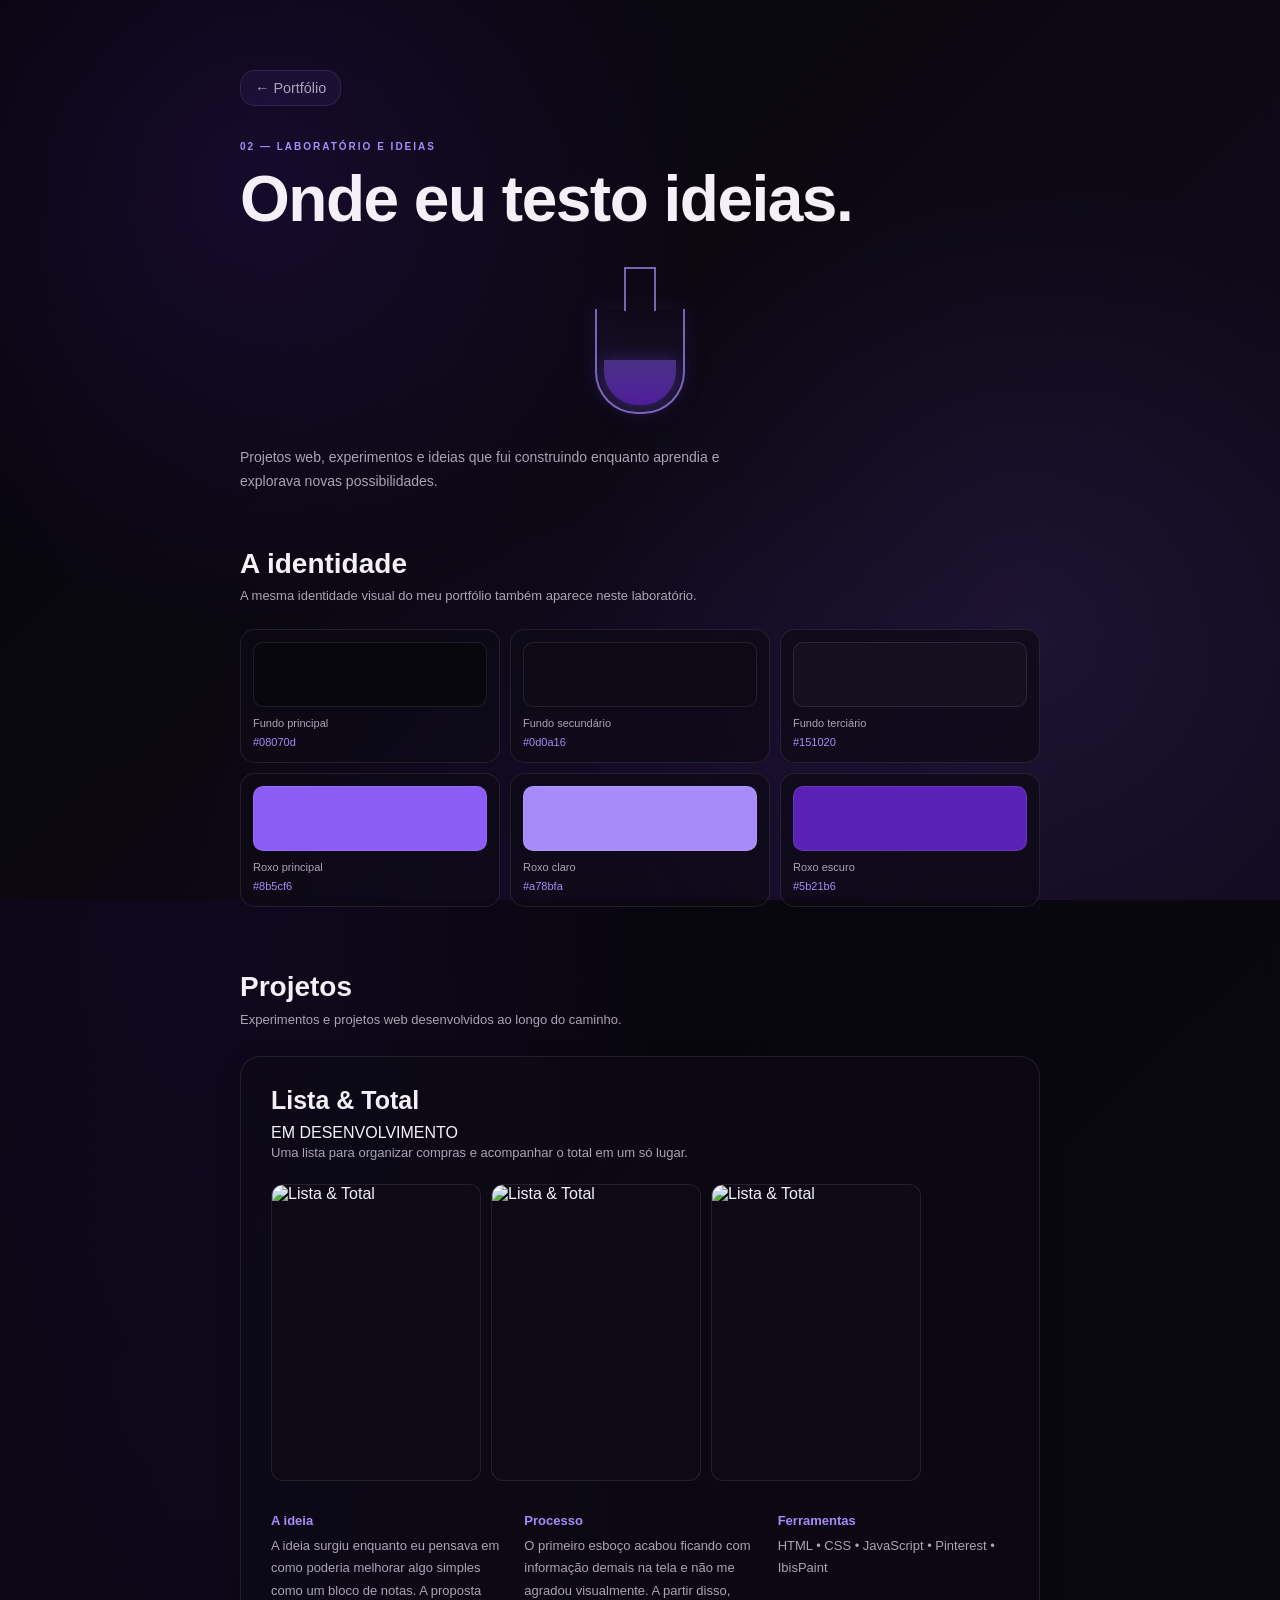
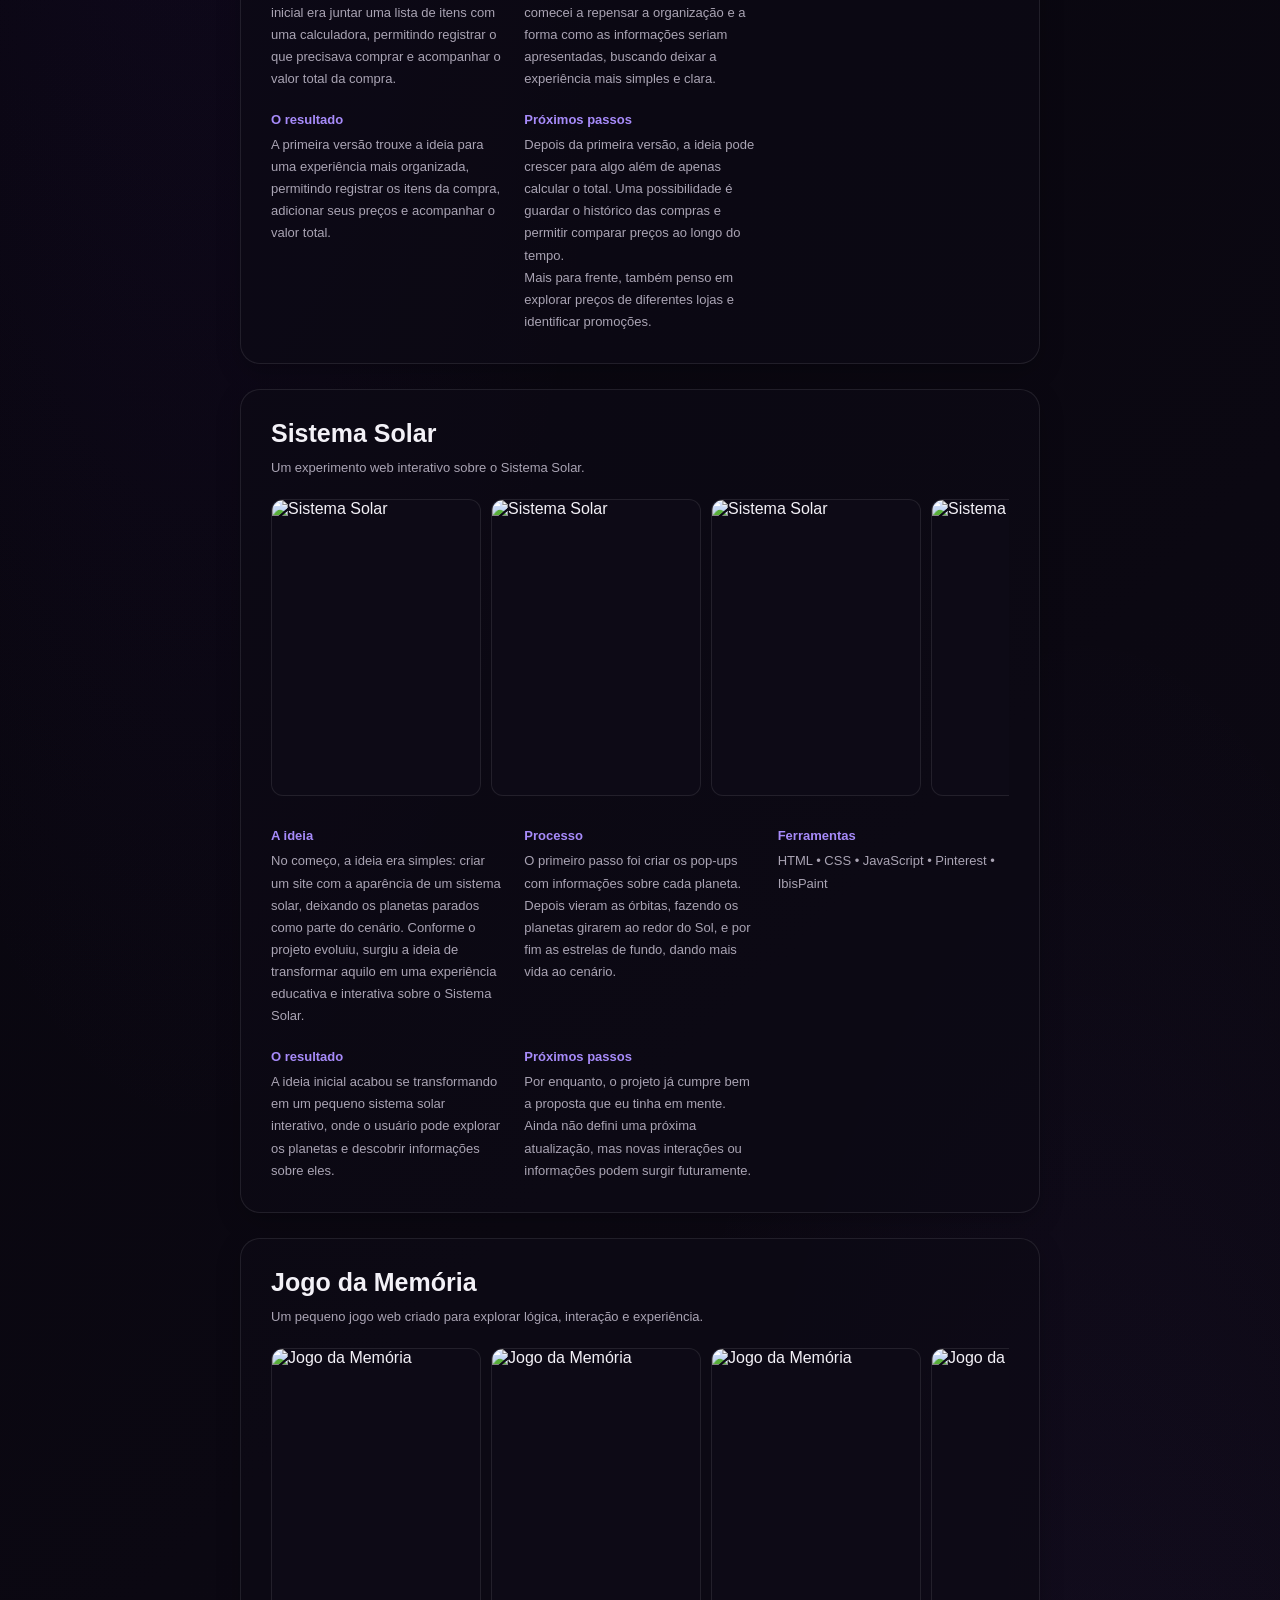
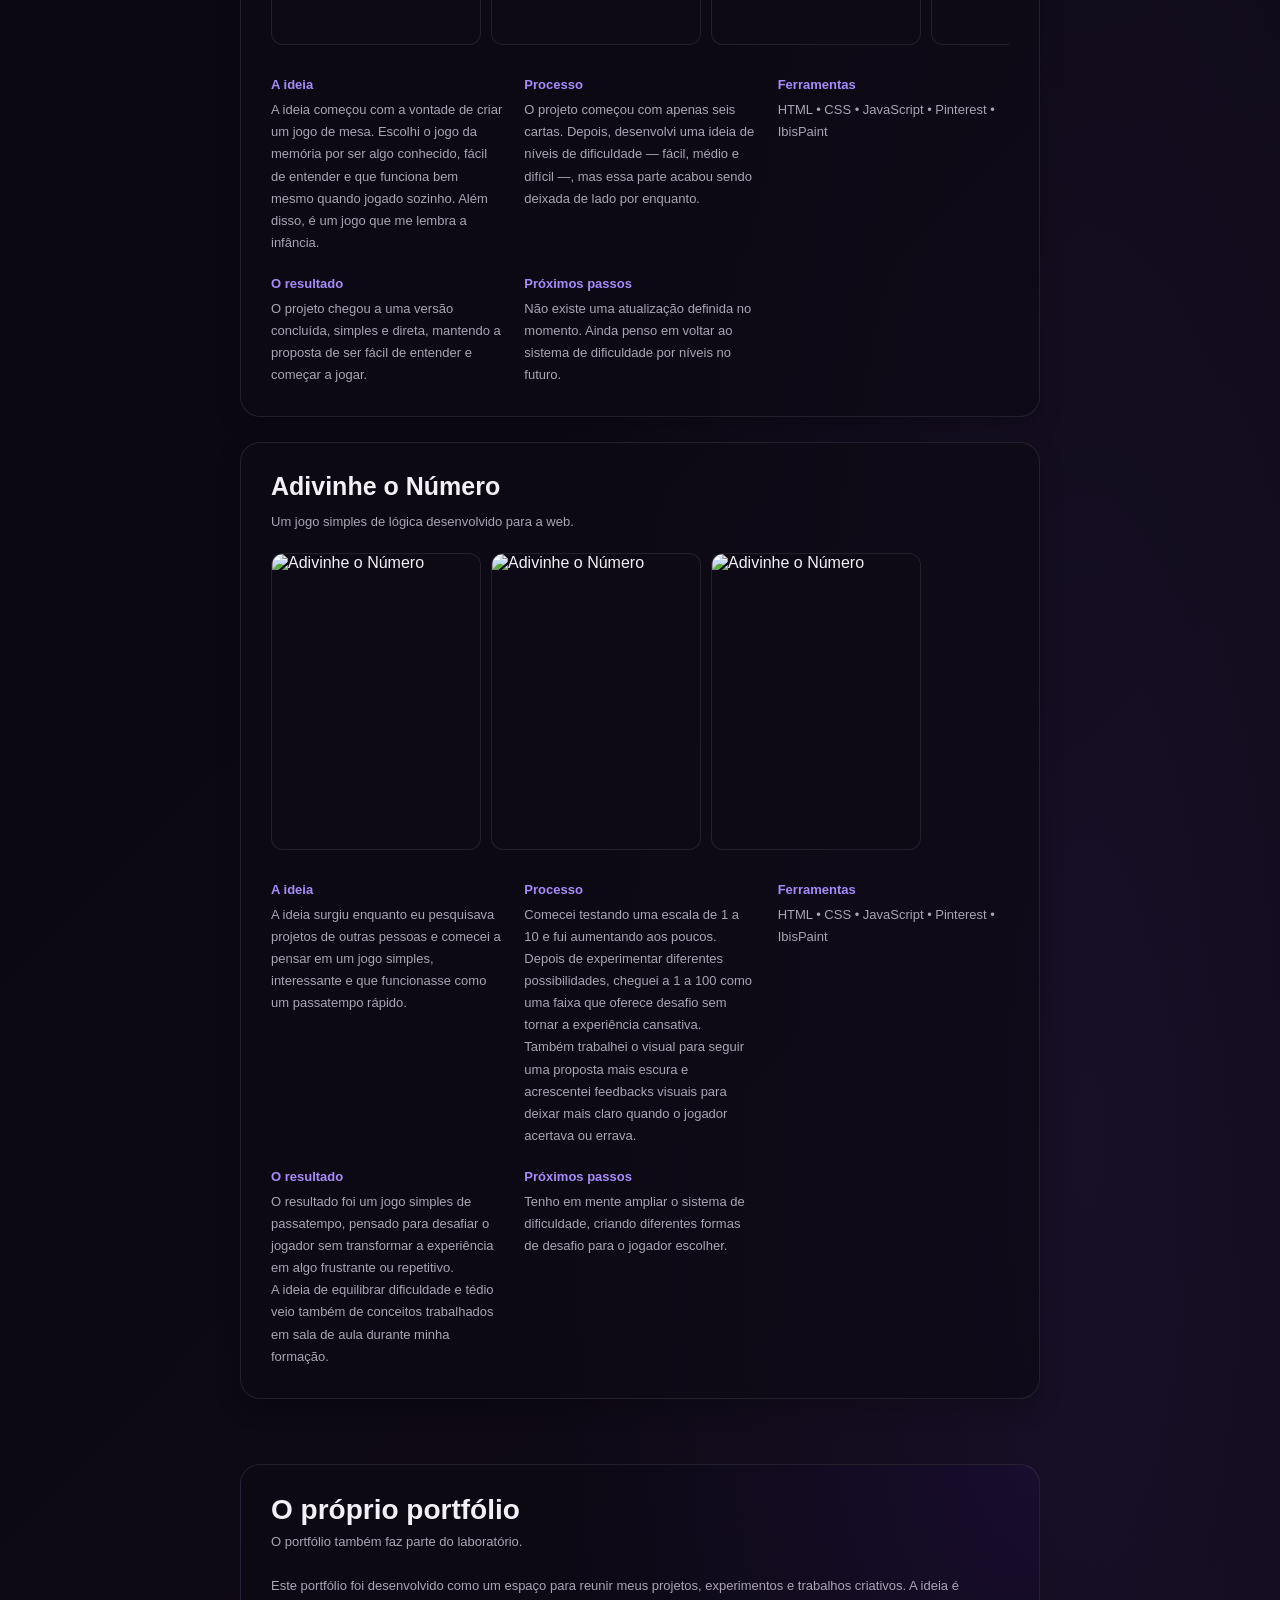
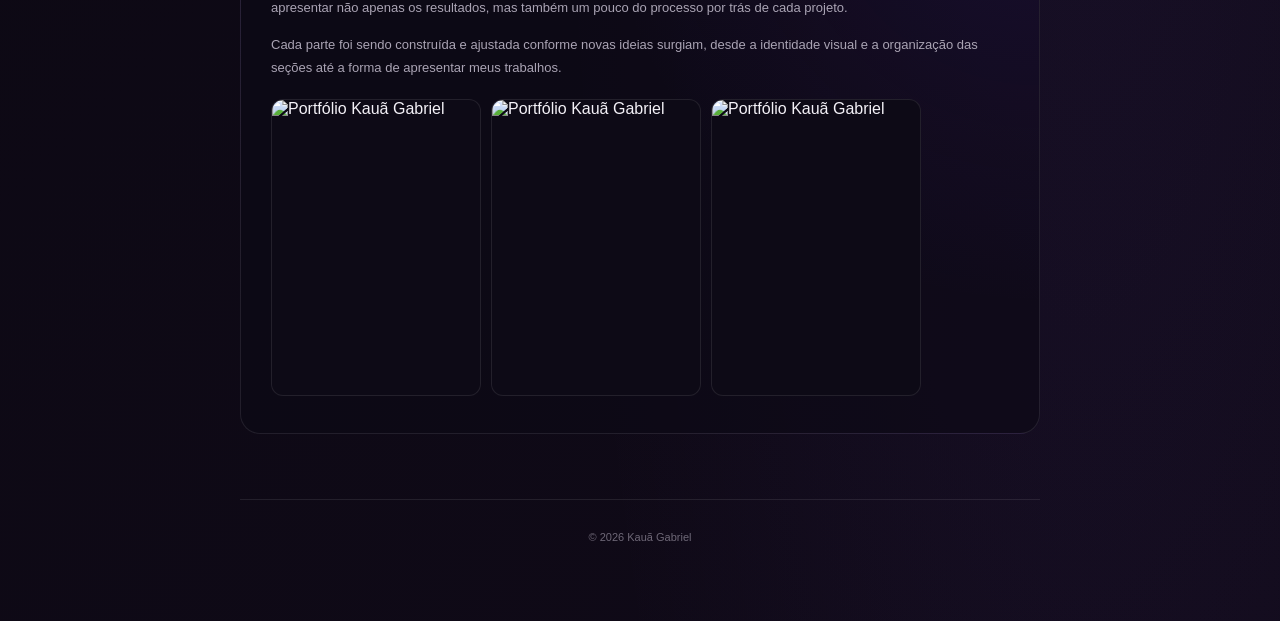
==== Labs/labs.html @ c306371e "Add files via upload" ====
<!DOCTYPE html>
<html lang="pt-br">

<head>
    <meta charset="UTF-8">
    <meta name="viewport" content="width=device-width, initial-scale=1.0">
    
    <title>Labs — Kauã Gabriel</title>
    
    <link rel="stylesheet" href="labs.css">
</head>

<body>
    
    <main class="labs-container">
        
        
        <!-- =====================================================
             CABEÇALHO
             ===================================================== -->
        
        <header class="labs-header">
            
            <a href="../index.html" class="labs-voltar">
                ← Portfólio
            </a>
            
            
            <span class="mini-titulo">
                02 — LABORATÓRIO E IDEIAS
            </span>
            
            
            <h1>
                Onde eu testo ideias.
            </h1>
            
            
            <div class="lab-preview-content">
                
                <div class="lab-illustration">
                    
                    <div class="flask">
                        
                        <div class="flask-neck"></div>
                        
                        <div class="liquid">
                            <span></span>
                            <span></span>
                            <span></span>
                        </div>
                        
                    </div>
                    
                    <div class="bubble bubble-1"></div>
                    <div class="bubble bubble-2"></div>
                    <div class="bubble bubble-3"></div>
                    
                </div>
                
            </div>
            
            
            <p>
                Projetos web, experimentos e ideias que fui
                construindo enquanto aprendia e explorava
                novas possibilidades.
            </p>
            
        </header>
        
        
        <!-- =====================================================
             IDENTIDADE
             ===================================================== -->
        
        <section class="labs-section">
            
            <div class="secao-titulo">
                
                <h2>
                    A identidade
                </h2>
                
                <p>
                    A mesma identidade visual do meu portfólio
                    também aparece neste laboratório.
                </p>
                
            </div>
            
            
            <div class="paleta">
                
                <div class="cor-item">
                    <div class="cor cor-fundo"></div>
                    <span>Fundo principal</span>
                    <strong>#08070d</strong>
                </div>
                
                
                <div class="cor-item">
                    <div class="cor cor-fundo-2"></div>
                    <span>Fundo secundário</span>
                    <strong>#0d0a16</strong>
                </div>
                
                
                <div class="cor-item">
                    <div class="cor cor-fundo-3"></div>
                    <span>Fundo terciário</span>
                    <strong>#151020</strong>
                </div>
                
                
                <div class="cor-item">
                    <div class="cor cor-roxo"></div>
                    <span>Roxo principal</span>
                    <strong>#8b5cf6</strong>
                </div>
                
                
                <div class="cor-item">
                    <div class="cor cor-roxo-claro"></div>
                    <span>Roxo claro</span>
                    <strong>#a78bfa</strong>
                </div>
                
                
                <div class="cor-item">
                    <div class="cor cor-roxo-escuro"></div>
                    <span>Roxo escuro</span>
                    <strong>#5b21b6</strong>
                </div>
                
            </div>
            
        </section>
        
        
        <!-- =====================================================
             PROJETOS
             ===================================================== -->
        
        <section class="labs-section projetos-section">
            
            
            <div class="secao-titulo">
                
                <h2>
                    Projetos
                </h2>
                
                <p>
                    Experimentos e projetos web desenvolvidos
                    ao longo do caminho.
                </p>
                
            </div>
            
            
            <!-- =================================================
                 LISTA & TOTAL
                 ================================================= -->
            
            <article class="lab-project">
                
                <h3>
                    Lista &amp; Total
                </h3>
                
                
                <span class="project-status">
                    EM DESENVOLVIMENTO
                </span>
                
                
                <p class="project-intro">
                    Uma lista para organizar compras e acompanhar
                    o total em um só lugar.
                </p>
                
                
                <div class="project-gallery">
                    
                    <img src="Imglabs/ListaTotal01.png" alt="Lista & Total">
                    
                    <img src="Imglabs/ListaTotal02.png" alt="Lista & Total">
                    
                    <img src="Imglabs/ListaTotal03.jpg" alt="Lista & Total">
                    
                </div>
                
                
                <div class="project-info">
                    
                    <div>
                        <h4>
                            A ideia
                        </h4>
                        
                        <p>
                            A ideia surgiu enquanto eu pensava em como
                            poderia melhorar algo simples como um bloco
                            de notas. A proposta inicial era juntar uma
                            lista de itens com uma calculadora, permitindo
                            registrar o que precisava comprar e acompanhar
                            o valor total da compra.
                        </p>
                    </div>
                    
                    
                    <div>
                        <h4>
                            Processo
                        </h4>
                        
                        <p>
                            O primeiro esboço acabou ficando com informação
                            demais na tela e não me agradou visualmente.
                            A partir disso, comecei a repensar a organização
                            e a forma como as informações seriam apresentadas,
                            buscando deixar a experiência mais simples e clara.
                        </p>
                    </div>
                    
                    
                    <div>
                        <h4>
                            Ferramentas
                        </h4>
                        <p>
                            HTML • CSS • JavaScript • Pinterest • IbisPaint
                        </p>
                    </div>
                    
                    
                    <div>
                        <h4>
                            O resultado
                        </h4>
                        
                        <p>
                            A primeira versão trouxe a ideia para uma
                            experiência mais organizada, permitindo registrar
                            os itens da compra, adicionar seus preços e
                            acompanhar o valor total.
                        </p>
                    </div>
                    
                    
                    <div>
                        <h4>
                            Próximos passos
                        </h4>
                        
                        <p>
                            Depois da primeira versão, a ideia pode crescer
                            para algo além de apenas calcular o total.
                            Uma possibilidade é guardar o histórico das
                            compras e permitir comparar preços ao longo do tempo.
                        </p>
                        
                        <p>
                            Mais para frente, também penso em explorar preços
                            de diferentes lojas e identificar promoções.
                        </p>
                        
                    </div>
                    
                </div>
                
            </article>
            
            
            <!-- =================================================
                 SISTEMA SOLAR
                 ================================================= -->
            
            <article class="lab-project">
                
                <h3>
                    Sistema Solar
                </h3>
                
                
                <p class="project-intro">
                    Um experimento web interativo sobre
                    o Sistema Solar.
                </p>
                
                
                <div class="project-gallery">
                    
                    <img src="Imglabs/SistemaSolar01.png" alt="Sistema Solar">
                    
                    <img src="Imglabs/SistemaSolar02.png" alt="Sistema Solar">
                    
                    <img src="Imglabs/SistemaSolar03.jpg" alt="Sistema Solar">
                    
                    <img src="Imglabs/SistemaSolar04.jpg" alt="Sistema Solar">
                    
                </div>
                
                
                <div class="project-info">
                    
                    <div>
                        <h4>
                            A ideia
                        </h4>
                        
                        <p>
                            No começo, a ideia era simples: criar um site
                            com a aparência de um sistema solar, deixando
                            os planetas parados como parte do cenário.
                            Conforme o projeto evoluiu, surgiu a ideia de
                            transformar aquilo em uma experiência educativa
                            e interativa sobre o Sistema Solar.
                        </p>
                    </div>
                    
                    
                    <div>
                        <h4>
                            Processo
                        </h4>
                        
                        <p>
                            O primeiro passo foi criar os pop-ups com
                            informações sobre cada planeta. Depois vieram
                            as órbitas, fazendo os planetas girarem ao redor
                            do Sol, e por fim as estrelas de fundo, dando
                            mais vida ao cenário.
                        </p>
                    </div>
                    
                    
                    <div>
                        <h4>
                            Ferramentas
                        </h4>
                        
                        <p>
                            HTML • CSS • JavaScript • Pinterest • IbisPaint
                        </p>
                    </div>
                    
                    
                    <div>
                        <h4>
                            O resultado
                        </h4>
                        
                        <p>
                            A ideia inicial acabou se transformando em um
                            pequeno sistema solar interativo, onde o usuário
                            pode explorar os planetas e descobrir informações
                            sobre eles.
                        </p>
                    </div>
                    
                    
                    <div>
                        <h4>
                            Próximos passos
                        </h4>
                        
                        <p>
                            Por enquanto, o projeto já cumpre bem a proposta
                            que eu tinha em mente. Ainda não defini uma próxima
                            atualização, mas novas interações ou informações
                            podem surgir futuramente.
                        </p>
                    </div>
                    
                </div>
                
            </article>
            
            
            <!-- =================================================
                 JOGO DA MEMÓRIA
                 ================================================= -->
            
            <article class="lab-project">
                
                <h3>
                    Jogo da Memória
                </h3>
                
                
                <p class="project-intro">
                    Um pequeno jogo web criado para explorar
                    lógica, interação e experiência.
                </p>
                
                
                <div class="project-gallery">
                    
                    <img src="Imglabs/Memoria01.png" alt="Jogo da Memória">
                    
                    <img src="Imglabs/Memoria02.png" alt="Jogo da Memória">
                    
                    <img src="Imglabs/Memoria03.jpg" alt="Jogo da Memória">
                    
                    <img src="Imglabs/Memoria04.png" alt="Jogo da Memória">
                    
                </div>
                
                
                <div class="project-info">
                    
                    <div>
                        <h4>
                            A ideia
                        </h4>
                        
                        <p>
                            A ideia começou com a vontade de criar um jogo
                            de mesa. Escolhi o jogo da memória por ser algo
                            conhecido, fácil de entender e que funciona bem
                            mesmo quando jogado sozinho. Além disso, é um jogo
                            que me lembra a infância.
                        </p>
                    </div>
                    
                    
                    <div>
                        <h4>
                            Processo
                        </h4>
                        
                        <p>
                            O projeto começou com apenas seis cartas.
                            Depois, desenvolvi uma ideia de níveis de
                            dificuldade — fácil, médio e difícil —,
                            mas essa parte acabou sendo deixada de lado
                            por enquanto.
                        </p>
                    </div>
                    
                    
                    <div>
                        <h4>
                            Ferramentas
                        </h4>
                        
                        <p>
                            HTML • CSS • JavaScript • Pinterest • IbisPaint
                        </p>
                    </div>
                    
                    
                    <div>
                        <h4>
                            O resultado
                        </h4>
                        
                        <p>
                            O projeto chegou a uma versão concluída,
                            simples e direta, mantendo a proposta de ser
                            fácil de entender e começar a jogar.
                        </p>
                    </div>
                    
                    
                    <div>
                        <h4>
                            Próximos passos
                        </h4>
                        
                        <p>
                            Não existe uma atualização definida no momento.
                            Ainda penso em voltar ao sistema de dificuldade
                            por níveis no futuro.
                        </p>
                    </div>
                    
                </div>
                
            </article>
            
            
            <!-- =================================================
                 ADIVINHE O NÚMERO
                 ================================================= -->
            
            <article class="lab-project">
                
                <h3>
                    Adivinhe o Número
                </h3>
                
                
                <p class="project-intro">
                    Um jogo simples de lógica desenvolvido
                    para a web.
                </p>
                
                
                <div class="project-gallery">
                    
                    <img src="Imglabs/AdivinhaONumero01.png" alt="Adivinhe o Número">
                    
                    <img src="Imglabs/AdivinhaONumero02.png" alt="Adivinhe o Número">
                    
                    <img src="Imglabs/AdivinhaONumero03.jpg" alt="Adivinhe o Número">
                    
                </div>
                
                
                <div class="project-info">
                    
                    <div>
                        <h4>
                            A ideia
                        </h4>
                        
                        <p>
                            A ideia surgiu enquanto eu pesquisava projetos
                            de outras pessoas e comecei a pensar em um jogo
                            simples, interessante e que funcionasse como
                            um passatempo rápido.
                        </p>
                    </div>
                    
                    
                    <div>
                        <h4>
                            Processo
                        </h4>
                        
                        <p>
                            Comecei testando uma escala de 1 a 10 e fui
                            aumentando aos poucos. Depois de experimentar
                            diferentes possibilidades, cheguei a 1 a 100
                            como uma faixa que oferece desafio sem tornar
                            a experiência cansativa.
                        </p>
                        
                        <p>
                            Também trabalhei o visual para seguir uma proposta
                            mais escura e acrescentei feedbacks visuais para
                            deixar mais claro quando o jogador acertava ou errava.
                        </p>
                    </div>
                    
                    
                    <div>
                        <h4>
                            Ferramentas
                        </h4>
                        
                        <p>
                            HTML • CSS • JavaScript • Pinterest • IbisPaint
                        </p>
                    </div>
                    
                    
                    <div>
                        <h4>
                            O resultado
                        </h4>
                        
                        <p>
                            O resultado foi um jogo simples de passatempo,
                            pensado para desafiar o jogador sem transformar
                            a experiência em algo frustrante ou repetitivo.
                        </p>
                        
                        <p>
                            A ideia de equilibrar dificuldade e tédio veio
                            também de conceitos trabalhados em sala de aula
                            durante minha formação.
                        </p>
                    </div>
                    
                    
                    <div>
                        <h4>
                            Próximos passos
                        </h4>
                        
                        <p>
                            Tenho em mente ampliar o sistema de dificuldade,
                            criando diferentes formas de desafio para
                            o jogador escolher.
                        </p>
                    </div>
                    
                </div>
                
            </article>
            
        </section>
        
        
        <!-- =====================================================
             O PORTFÓLIO
             ===================================================== -->
        
        <section class="labs-section portfolio-section">
            
            <div class="secao-titulo">
                
                <h2>
                    O próprio portfólio
                </h2>
                
                <p>
                    O portfólio também faz parte do laboratório.
                </p>
                
            </div>
            
            
            <div class="portfolio-text">
                
                <p>
                    Este portfólio foi desenvolvido como um espaço
                    para reunir meus projetos, experimentos e trabalhos
                    criativos. A ideia é apresentar não apenas os
                    resultados, mas também um pouco do processo por trás
                    de cada projeto.
                </p>
                
                
                <p>
                    Cada parte foi sendo construída e ajustada conforme
                    novas ideias surgiam, desde a identidade visual e a
                    organização das seções até a forma de apresentar
                    meus trabalhos.
                </p>
                
            </div>
            
            
            <div class="project-gallery">
                
                <img src="Imglabs/Portfolio01.png" alt="Portfólio Kauã Gabriel">
                
                <img src="Imglabs/Portfolio02.png" alt="Portfólio Kauã Gabriel">
                
                <img src="Imglabs/Portfolio03.png" alt="Portfólio Kauã Gabriel">
                
            </div>
            
        </section>
        
        
        <!-- =====================================================
             FOOTER
             ===================================================== -->
        
        <footer class="labs-footer">
            
            <p>
                © 2026 Kauã Gabriel
            </p>
            
        </footer>
        
        
    </main>
    
</body>

</html>
---- Labs/labs.css ----
/* =========================================================
   KAUÃ GABRIEL — LABORATÓRIO
   BASEADO NA IDENTIDADE DO PORTFÓLIO
   MOBILE FIRST
   ========================================================= */

:root {
  --fundo: #08070d;
  --fundo-2: #0d0a16;
  --fundo-3: #151020;

  --roxo: #8b5cf6;
  --roxo-claro: #a78bfa;
  --roxo-escuro: #5b21b6;
  --roxo-suave: rgba(139, 92, 246, 0.12);

  --branco: #f3f1f7;
  --cinza: #aaa4b4;
  --cinza-escuro: #6e6877;

  --borda: rgba(255, 255, 255, 0.09);
  --borda-roxa: rgba(139, 92, 246, 0.35);

  --sombra: rgba(0, 0, 0, 0.45);
}


/* =========================================================
   RESET
   ========================================================= */

* {
  margin: 0;
  padding: 0;
  box-sizing: border-box;
}

html {
  scroll-behavior: smooth;
}

body {
  min-height: 100vh;

  font-family: Arial, Helvetica, sans-serif;

  color: var(--branco);

  overflow-x: hidden;

  background:
    radial-gradient(
      ellipse at 15% 10%,
      rgba(91, 33, 182, 0.12),
      transparent 32%
    ),
    radial-gradient(
      ellipse at 85% 80%,
      rgba(139, 92, 246, 0.08),
      transparent 35%
    ),
    linear-gradient(
      135deg,
      #05040a,
      #0b0812 50%,
      #100a18
    );
}

a {
  color: inherit;
  text-decoration: none;
}

img {
  max-width: 100%;
  display: block;
}


/* =========================================================
   FUNDO
   ========================================================= */

body::before {
  content: "";

  position: fixed;

  inset: 0;

  width: 100%;
  height: 100%;

  z-index: -1;

  pointer-events: none;

  background:
    radial-gradient(
      circle at 20% 20%,
      rgba(91, 33, 182, 0.18),
      transparent 35%
    ),
    radial-gradient(
      circle at 80% 70%,
      rgba(139, 92, 246, 0.12),
      transparent 38%
    ),
    radial-gradient(
      circle at 50% 100%,
      rgba(76, 29, 149, 0.16),
      transparent 40%
    ),
    linear-gradient(
      135deg,
      #05040a 0%,
      #0b0812 45%,
      #100a1c 100%
    );
}

/* =========================
   BOTÃO VOLTAR
========================= */

.labs-voltar {
  display: inline-flex;
  align-items: center;
  gap: 60px;
  margin-bottom: 35px;

  padding: 9px 14px;

  color: var(--cinza);
  background: rgba(139, 92, 246, 0.08);

  border: 1px solid var(--borda);
  border-radius: 15px;

  text-decoration: none;

  font-size: 0.9rem;
  font-weight: 500;

  transition:
    color 0.3s ease,
    background 0.3s ease,
    border-color 0.3s ease,
    transform 0.3s ease;
}

.labs-voltar:hover {
  color: var(--roxo-claro);

  background: var(--roxo-suave);

  border-color: var(--borda-roxa);

  transform: translateX(-4px);
}


/* =========================================================
   CONTAINER
   ========================================================= */

.labs-container {
  width: calc(100% - 30px);

  max-width: 600px;

  margin: 0 auto;

  padding: 35px 0 40px;
}


/* =========================================================
   CABEÇALHO
   ========================================================= */

.labs-header {
  margin-bottom: 55px;
}

.mini-titulo {
  display: block;

  margin-bottom: 15px;

  font-size: 10px;

  font-weight: bold;

  letter-spacing: 2px;

  color: var(--roxo-claro);
}

.labs-header h1 {
  margin-bottom: 15px;

  font-size: 38px;

  line-height: 1;

  letter-spacing: -1.5px;
}

.labs-header p {
  max-width: 500px;

  font-size: 14px;

  line-height: 1.7;

  color: var(--cinza);
}


/* =========================================================
   SEÇÕES
   ========================================================= */

.labs-section {
  width: 100%;

  margin: 0 auto 55px;
}

.secao-titulo {
  margin-bottom: 22px;
}

.secao-numero {
  display: block;

  margin-bottom: 5px;

  font-size: 10px;

  font-weight: bold;

  letter-spacing: 2px;

  color: var(--roxo-claro);

  opacity: 0.75;
}

.secao-titulo h2 {
  margin-bottom: 7px;

  font-size: 28px;

  line-height: 1.1;
}

.secao-titulo p {
  font-size: 13px;

  line-height: 1.6;

  color: var(--cinza);
}


/* =========================================================
   PALETA
   ========================================================= */

.paleta {
  display: grid;

  grid-template-columns: repeat(2, 1fr);

  gap: 10px;
}

.cor-item {
  padding: 12px;

  border: 1px solid var(--borda);

  border-radius: 15px;

  background:
    rgba(13, 10, 22, 0.72);
}

.cor {
  width: 100%;
  height: 65px;

  margin-bottom: 10px;

  border-radius: 10px;

  border: 1px solid var(--borda);
}

.cor-item span {
  display: block;

  margin-bottom: 3px;

  font-size: 11px;

  color: var(--cinza);
}

.cor-item strong {
  font-size: 11px;

  font-weight: normal;

  color: var(--roxo-claro);
}


/* cores */

.cor-fundo {
  background: #08070d;
}

.cor-fundo-2 {
  background: #0d0a16;
}

.cor-fundo-3 {
  background: #151020;
}

.cor-roxo {
  background: #8b5cf6;
}

.cor-roxo-claro {
  background: #a78bfa;
}

.cor-roxo-escuro {
  background: #5b21b6;
}


/* =========================================================
   PROJETOS
   ========================================================= */

.lab-project {
  margin-top: 25px;

  padding: 22px 18px;

  border: 1px solid var(--borda);

  border-radius: 20px;

  background:
    rgba(13, 10, 22, 0.72);

  box-shadow:
    0 8px 25px rgba(0, 0, 0, 0.22);
}

.lab-project:hover {
  border-color: var(--borda-roxa);
}


/* projeto atual */

.projeto-atual {
  border-color: var(--borda-roxa);

  background:
    radial-gradient(
      circle at 100% 0%,
      rgba(91, 33, 182, 0.12),
      transparent 45%
    ),
    rgba(13, 10, 22, 0.72);
}

.project-number {
  display: block;

  margin-bottom: 10px;

  font-size: 10px;

  font-weight: bold;

  letter-spacing: 1.5px;

  color: var(--roxo-claro);
}

.lab-project h3 {
  margin-bottom: 10px;

  font-size: 25px;

  line-height: 1.1;
}

.project-intro {
  font-size: 13px;

  line-height: 1.7;

  color: var(--cinza);
}


/* =========================================================
   GALERIA
   ========================================================= */

.project-gallery {
  display: flex;

  gap: 10px;

  margin-top: 20px;

  overflow-x: auto;

  padding-bottom: 7px;

  scrollbar-width: thin;

  scrollbar-color:
    var(--roxo-escuro)
    transparent;
}

.project-gallery img {
  width: 210px;
  aspect-ratio: 210 / 297;
  
  flex-shrink: 0;
  
  object-fit: contain;
  
  border: 1px solid var(--borda);
  
  border-radius: 12px;
  
  background: var(--fundo-2);
  
  transition:
    transform 0.25s ease,
    border-color 0.25s ease;
}

.project-gallery img:hover {
  transform: translateY(-3px);

  border-color: var(--borda-roxa);
}


/* =========================================================
   INFORMAÇÕES DOS PROJETOS
   ========================================================= */

.project-info {
  display: grid;

  gap: 22px;

  margin-top: 25px;
}

.project-info h4 {
  margin-bottom: 7px;

  font-size: 13px;

  color: var(--roxo-claro);
}

.project-info p {
  font-size: 13px;

  line-height: 1.7;

  color: var(--cinza);
}


/* =========================================================
   PORTFÓLIO
   ========================================================= */

.portfolio-section {
  padding: 22px 18px;

  border: 1px solid var(--borda);

  border-radius: 20px;

  background:
    radial-gradient(
      circle at 100% 0%,
      rgba(91, 33, 182, 0.12),
      transparent 45%
    ),
    rgba(13, 10, 22, 0.65);
}

.portfolio-text {
  display: grid;

  gap: 15px;
}

.portfolio-text p {
  font-size: 13px;

  line-height: 1.7;

  color: var(--cinza);
}


/* =========================================================
   FOOTER
   ========================================================= */

.labs-footer {
  width: 100%;

  margin-top: 10px;

  padding: 28px 10px 35px;

  display: flex;

  flex-direction: column;

  gap: 12px;

  border-top: 1px solid var(--borda);

  color: var(--cinza-escuro);

  font-size: 11px;

  line-height: 1.7;

  text-align: center;
}

.labs footer a {
  color: var(--roxo-claro);

  transition: color 0.2s ease;
}

.labs-footer a:hover {
  color: var(--branco);
}


/* =========================================================
   SELEÇÃO
   ========================================================= */

::selection {
  background: rgba(139, 92, 246, 0.35);

  color: white;
}


/* =========================================================
   TABLET
   ========================================================= */

@media (min-width: 650px) {

  .labs-container {
    max-width: 800px;

    padding-top: 55px;
  }

  .labs-header h1 {
    font-size: 50px;
  }

  .paleta {
    grid-template-columns: repeat(3, 1fr);
  }

  .project-info {
    grid-template-columns: repeat(3, 1fr);
  }

  .lab-project {
    padding: 30px;
  }

  .portfolio-section {
    padding: 30px;
  }

}


/* =========================================================
   DESKTOP
   ========================================================= */

@media (min-width: 950px) {

  .labs-container {
    padding-top: 70px;
  }

  .labs-header h1 {
    font-size: 64px;
  }

  .labs-section {
    margin-bottom: 65px;
  }

}

/* =========================
   LABORATÓRIO — ILUSTRAÇÃO
========================= */

.lab-preview-content {
  display: flex;
  flex-direction: column;
  align-items: center;
  gap: 25px;
  margin-top: 25px;
}

.lab-illustration {
  position: relative;
  width: 260px;
  height: 190px;
  margin: 0 auto;
}


/* Mesa */

.lab-table {
  position: absolute;
  bottom: 20px;
  left: 25px;
  width: 210px;
  height: 12px;

  background: var(--fundo-3);
  border: 1px solid var(--borda-roxa);
  border-radius: 8px;

  box-shadow:
    0 0 20px rgba(139, 92, 246, 0.08);

  animation: table-glow 4s ease-in-out infinite;
}

@keyframes table-glow {

  0%,
  100% {
    box-shadow:
      0 0 15px rgba(139, 92, 246, 0.05);
  }

  50% {
    box-shadow:
      0 0 25px rgba(139, 92, 246, 0.14);
  }

}


/* Frasco */

.flask {
  position: absolute;
  bottom: 32px;
  left: 50%;

  width: 90px;
  height: 105px;

  transform: translateX(-50%);

  border: 2px solid rgba(167, 139, 250, 0.7);
  border-top: none;

  border-radius: 0 0 42px 42px;

  background:
    linear-gradient(
      to top,
      rgba(139, 92, 246, 0.14),
      rgba(139, 92, 246, 0.02)
    );

  box-shadow:
    0 0 25px rgba(139, 92, 246, 0.12);

  animation: flask-glow 4s ease-in-out infinite;
}

@keyframes flask-glow {

  0%,
  100% {
    box-shadow:
      0 0 20px rgba(139, 92, 246, 0.10);
  }

  50% {
    box-shadow:
      0 0 32px rgba(139, 92, 246, 0.22);
  }

}


/* Pescoço do frasco */

.flask-neck {
  position: absolute;
  top: -42px;
  left: 50%;

  width: 32px;
  height: 44px;

  transform: translateX(-50%);

  border: 2px solid rgba(167, 139, 250, 0.7);
  border-bottom: none;

  background: rgba(13, 10, 22, 0.7);

  animation: neck-glow 3s ease-in-out infinite;
}

@keyframes neck-glow {

  0%,
  100% {
    box-shadow:
      0 0 0 rgba(167, 139, 250, 0);
  }

  50% {
    box-shadow:
      0 0 12px rgba(167, 139, 250, 0.18);
  }

}


/* Líquido */

.liquid {
  position: absolute;
  left: 7px;
  right: 7px;
  bottom: 7px;

  height: 45px;

  overflow: hidden;

  border-radius: 0 0 34px 34px;

  background:
    linear-gradient(
      to top,
      rgba(91, 33, 182, 0.8),
      rgba(139, 92, 246, 0.45)
    );

  box-shadow:
    0 0 18px rgba(139, 92, 246, 0.25);

  transform-origin: center bottom;

  animation: liquid-pulse 3s ease-in-out infinite;
}

@keyframes liquid-pulse {

  0%,
  100% {
    transform: scaleX(1);
  }

  50% {
    transform: scaleX(1.04);
  }

}


/* Bolhas dentro do líquido */

.liquid span {
  position: absolute;

  width: 7px;
  height: 7px;

  border-radius: 50%;

  background: var(--roxo-claro);

  opacity: 0;

  animation: lab-bubble 3.5s infinite ease-in;
}

.liquid span:nth-child(1) {
  left: 22%;
  bottom: 3px;
  animation-duration: 3.2s;
}

.liquid span:nth-child(2) {
  left: 48%;
  bottom: 2px;
  animation-duration: 4.2s;
  animation-delay: 1s;
}

.liquid span:nth-child(3) {
  left: 72%;
  bottom: 5px;
  animation-duration: 3.8s;
  animation-delay: 1.8s;
}

@keyframes lab-bubble {

  0% {
    transform:
      translate(0, 8px)
      scale(0.5);

    opacity: 0;
  }

  20% {
    opacity: 0.7;
  }

  55% {
    transform:
      translate(-3px, -18px)
      scale(1);
  }

  100% {
    transform:
      translate(4px, -42px)
      scale(0.7);

    opacity: 0;
  }

}


/* Bolhas fora do frasco */

.bubble {
  position: absolute;

  width: 8px;
  height: 8px;

  border-radius: 50%;

  background: var(--roxo-claro);

  opacity: 0;

  box-shadow:
    0 0 10px rgba(167, 139, 250, 0.5);

  animation: floating-bubble 4s ease-in-out infinite;
}

.bubble-1 {
  top: 30px;
  left: 70px;

  animation-duration: 4.5s;
}

.bubble-2 {
  top: 55px;
  right: 55px;

  width: 5px;
  height: 5px;

  animation-duration: 3.8s;
  animation-delay: 1s;
}

.bubble-3 {
  top: 15px;
  right: 85px;

  width: 6px;
  height: 6px;

  animation-duration: 5s;
  animation-delay: 2s;
}

@keyframes floating-bubble {

  0% {
    transform:
      translate(0, 5px)
      scale(0.5);

    opacity: 0;
  }

  25% {
    opacity: 0.65;
  }

  50% {
    transform:
      translate(-5px, -15px)
      scale(1);
  }

  75% {
    opacity: 0.45;
  }

  100% {
    transform:
      translate(6px, -35px)
      scale(0.6);

    opacity: 0;
  }

}


/* Ajuste do botão */

.lab-preview-content .btn {
  position: relative;
  z-index: 2;
}
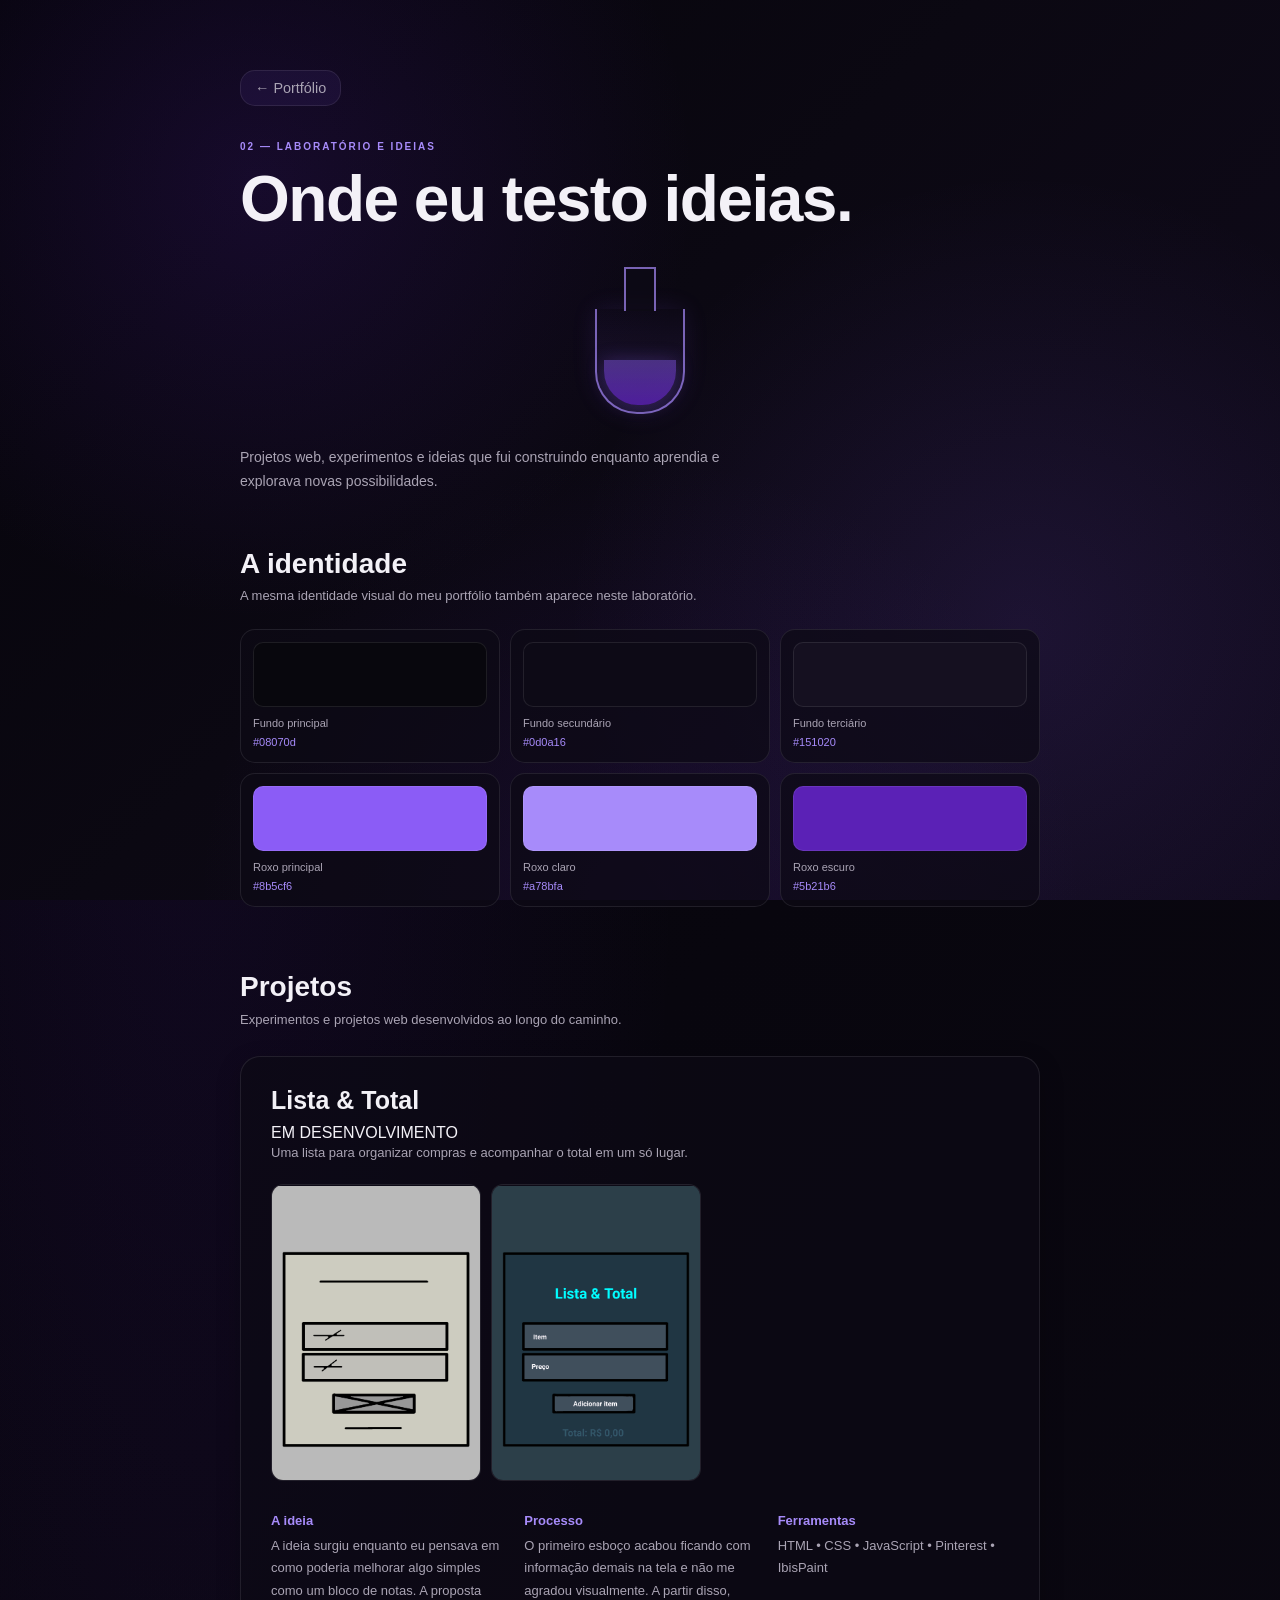
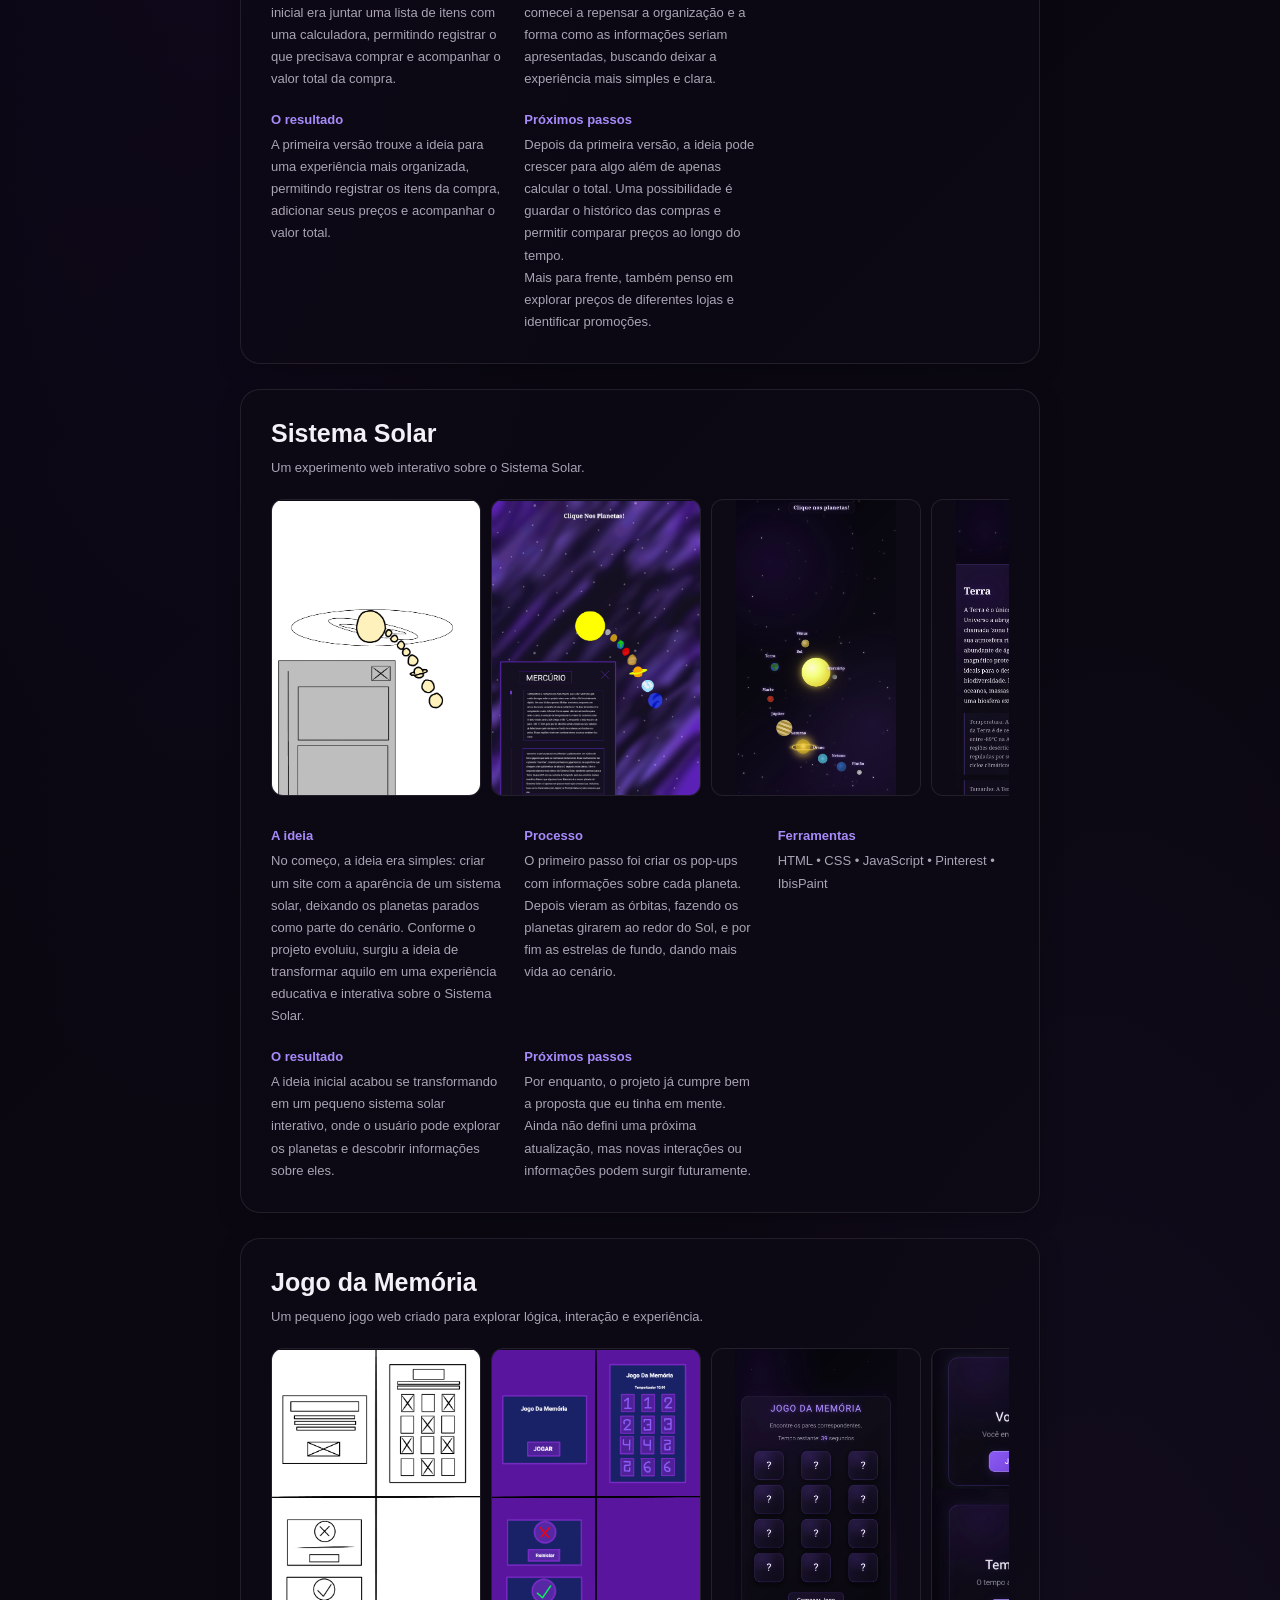
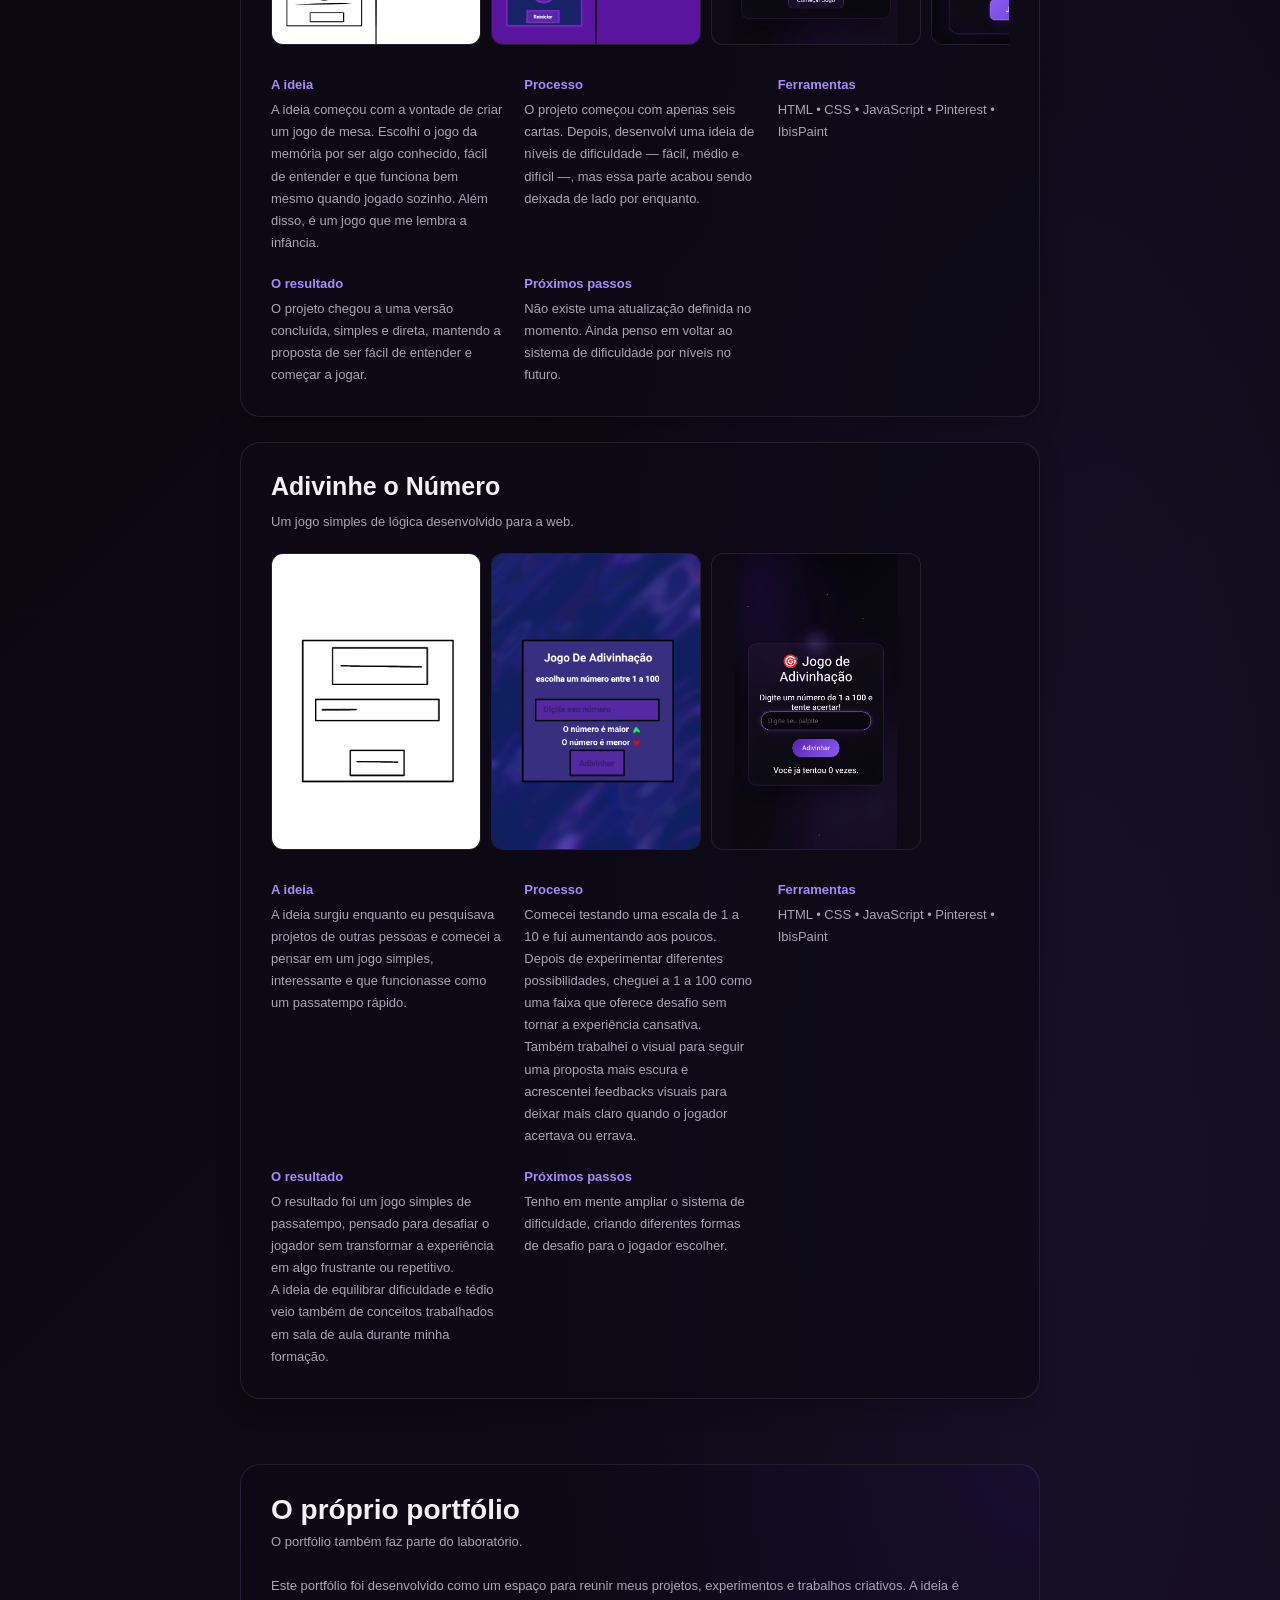
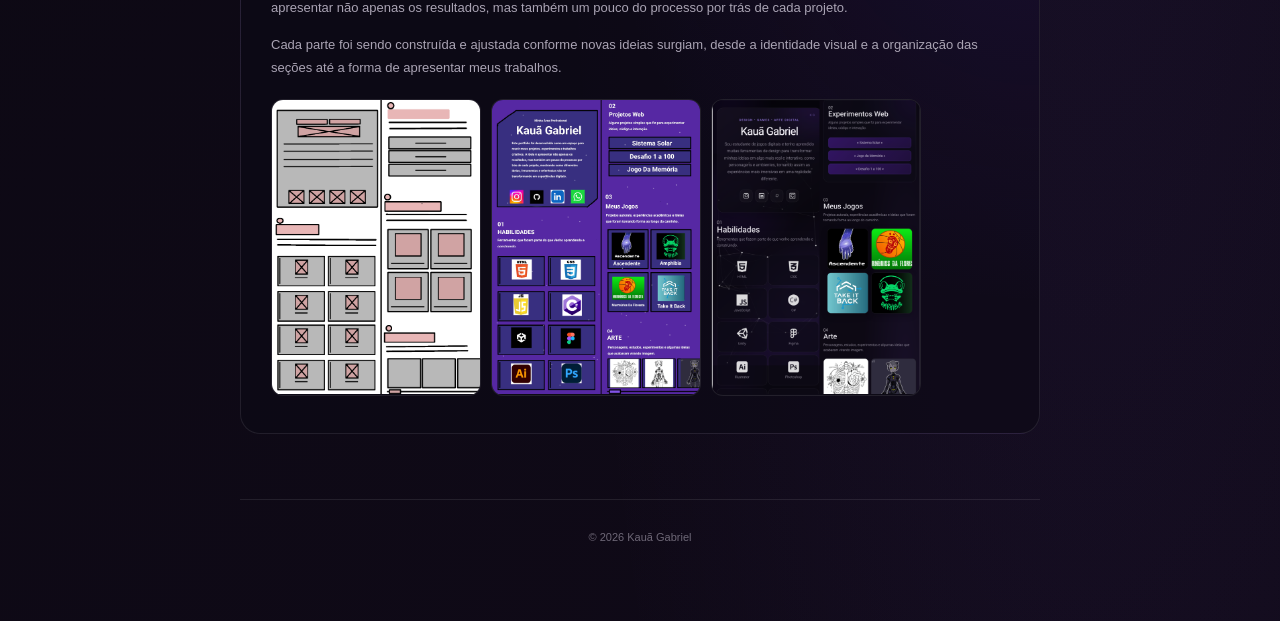
==== commit df2f7b41: "Update labs.html" ====
--- a/Labs/labs.html
+++ b/Labs/labs.html
@@ -186,9 +186,7 @@
                     <img src="Imglabs/ListaTotal01.png" alt="Lista & Total">
                     
                     <img src="Imglabs/ListaTotal02.png" alt="Lista & Total">
-                    
-                    <img src="Imglabs/ListaTotal03.jpg" alt="Lista & Total">
-                    
+            
                 </div>
                 
                 
@@ -666,4 +664,4 @@
     
 </body>
 
-</html>+</html>
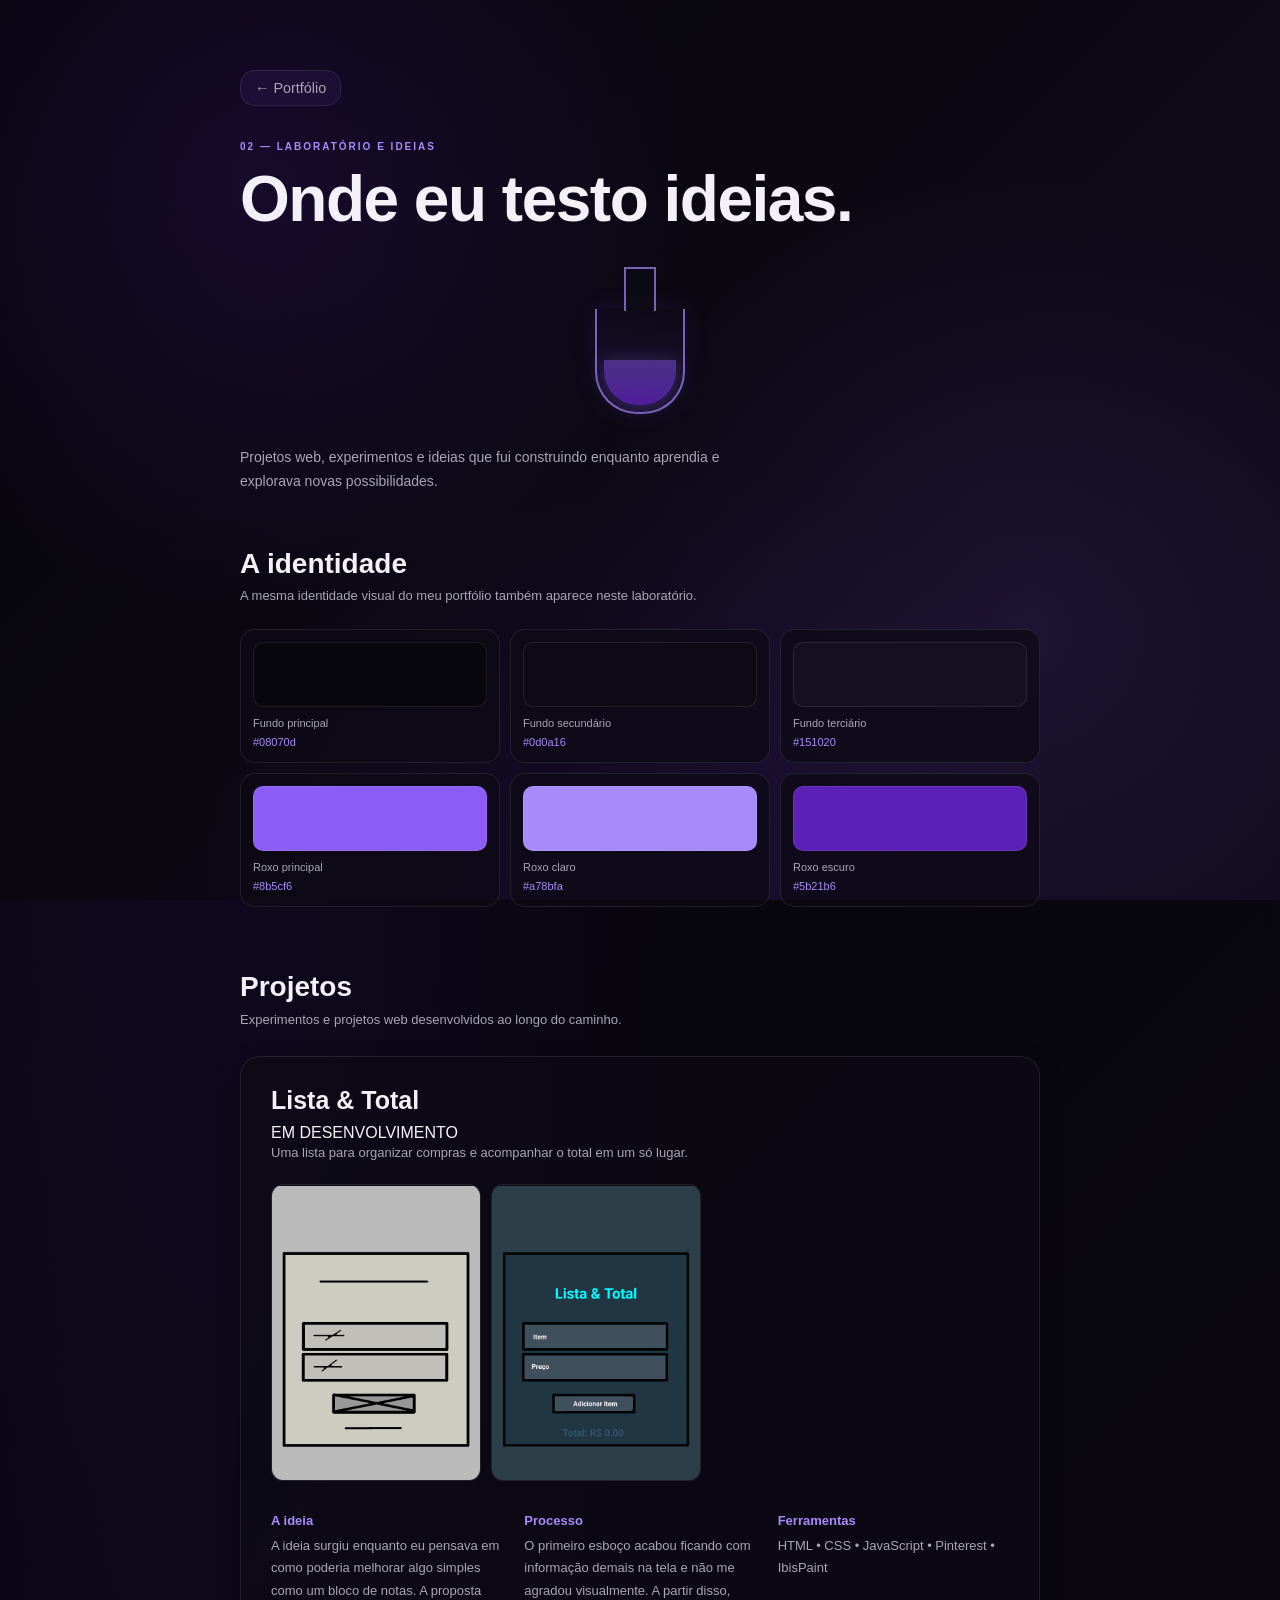
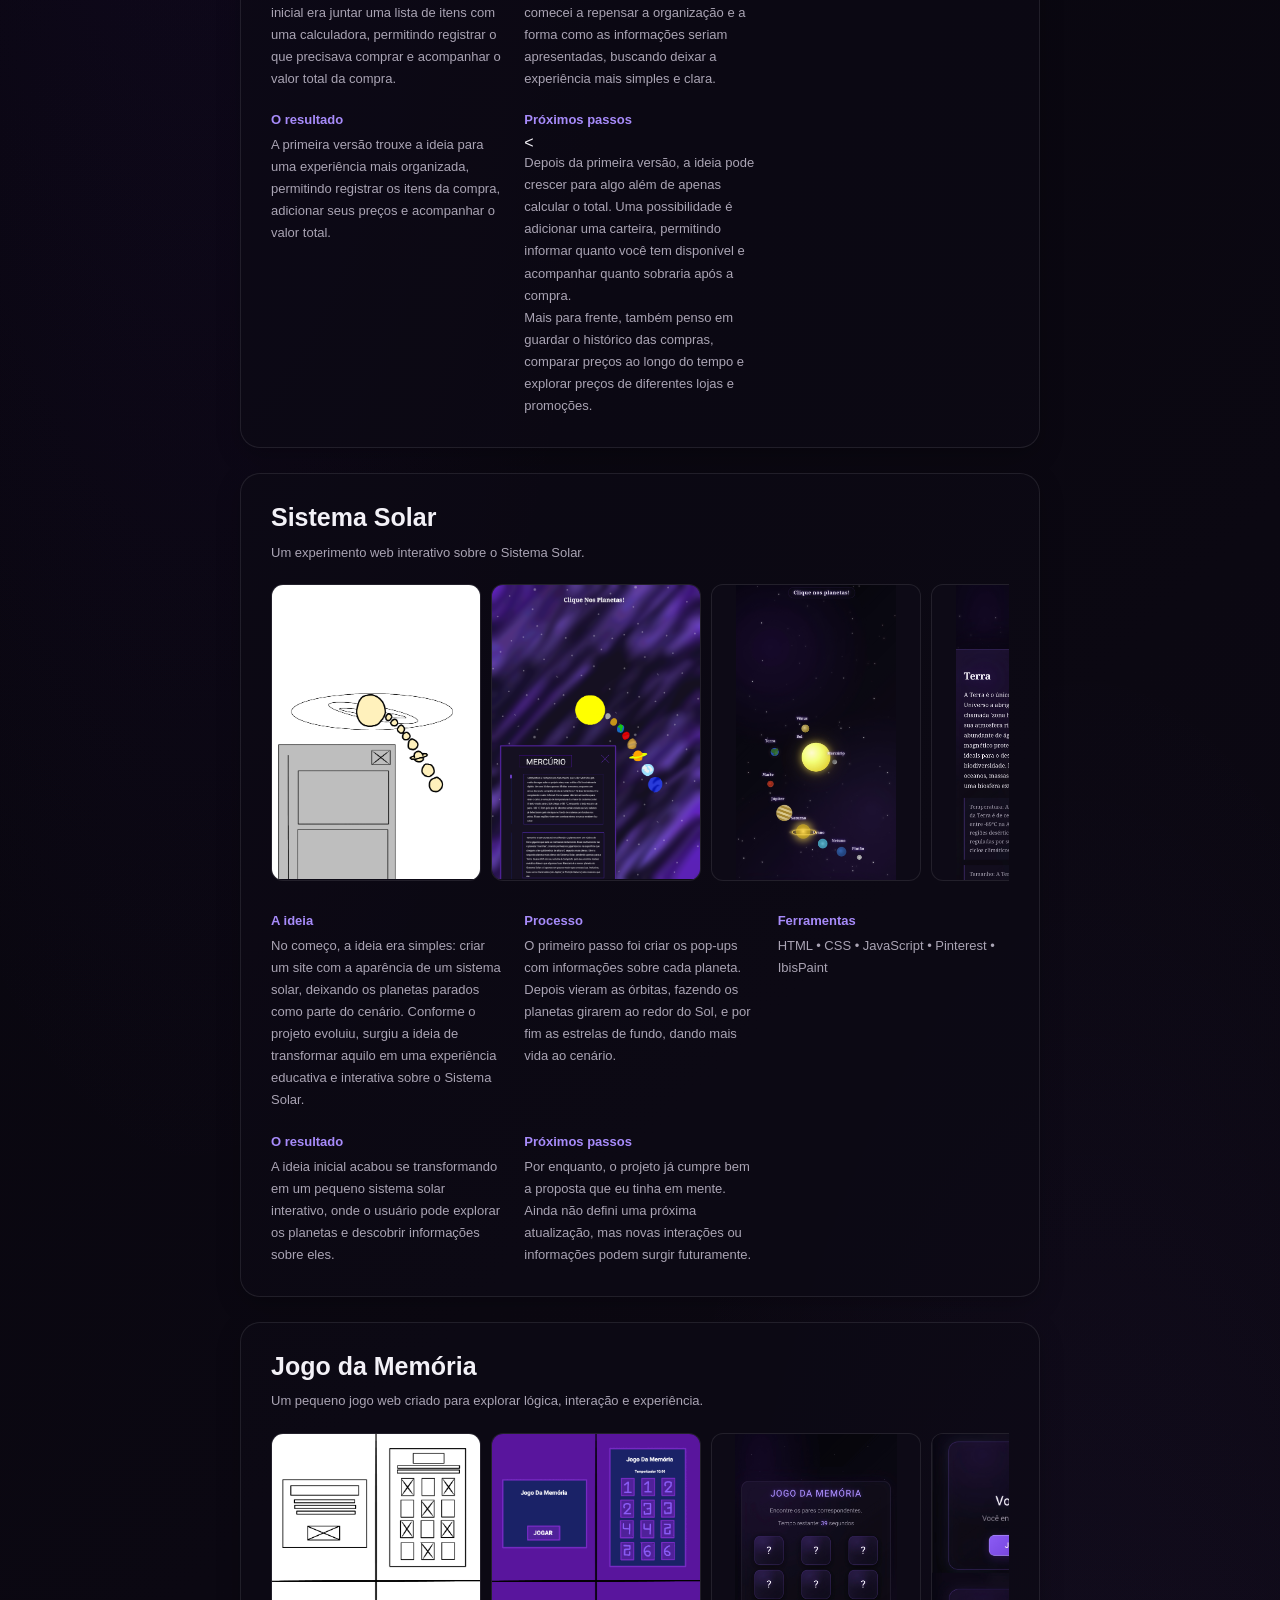
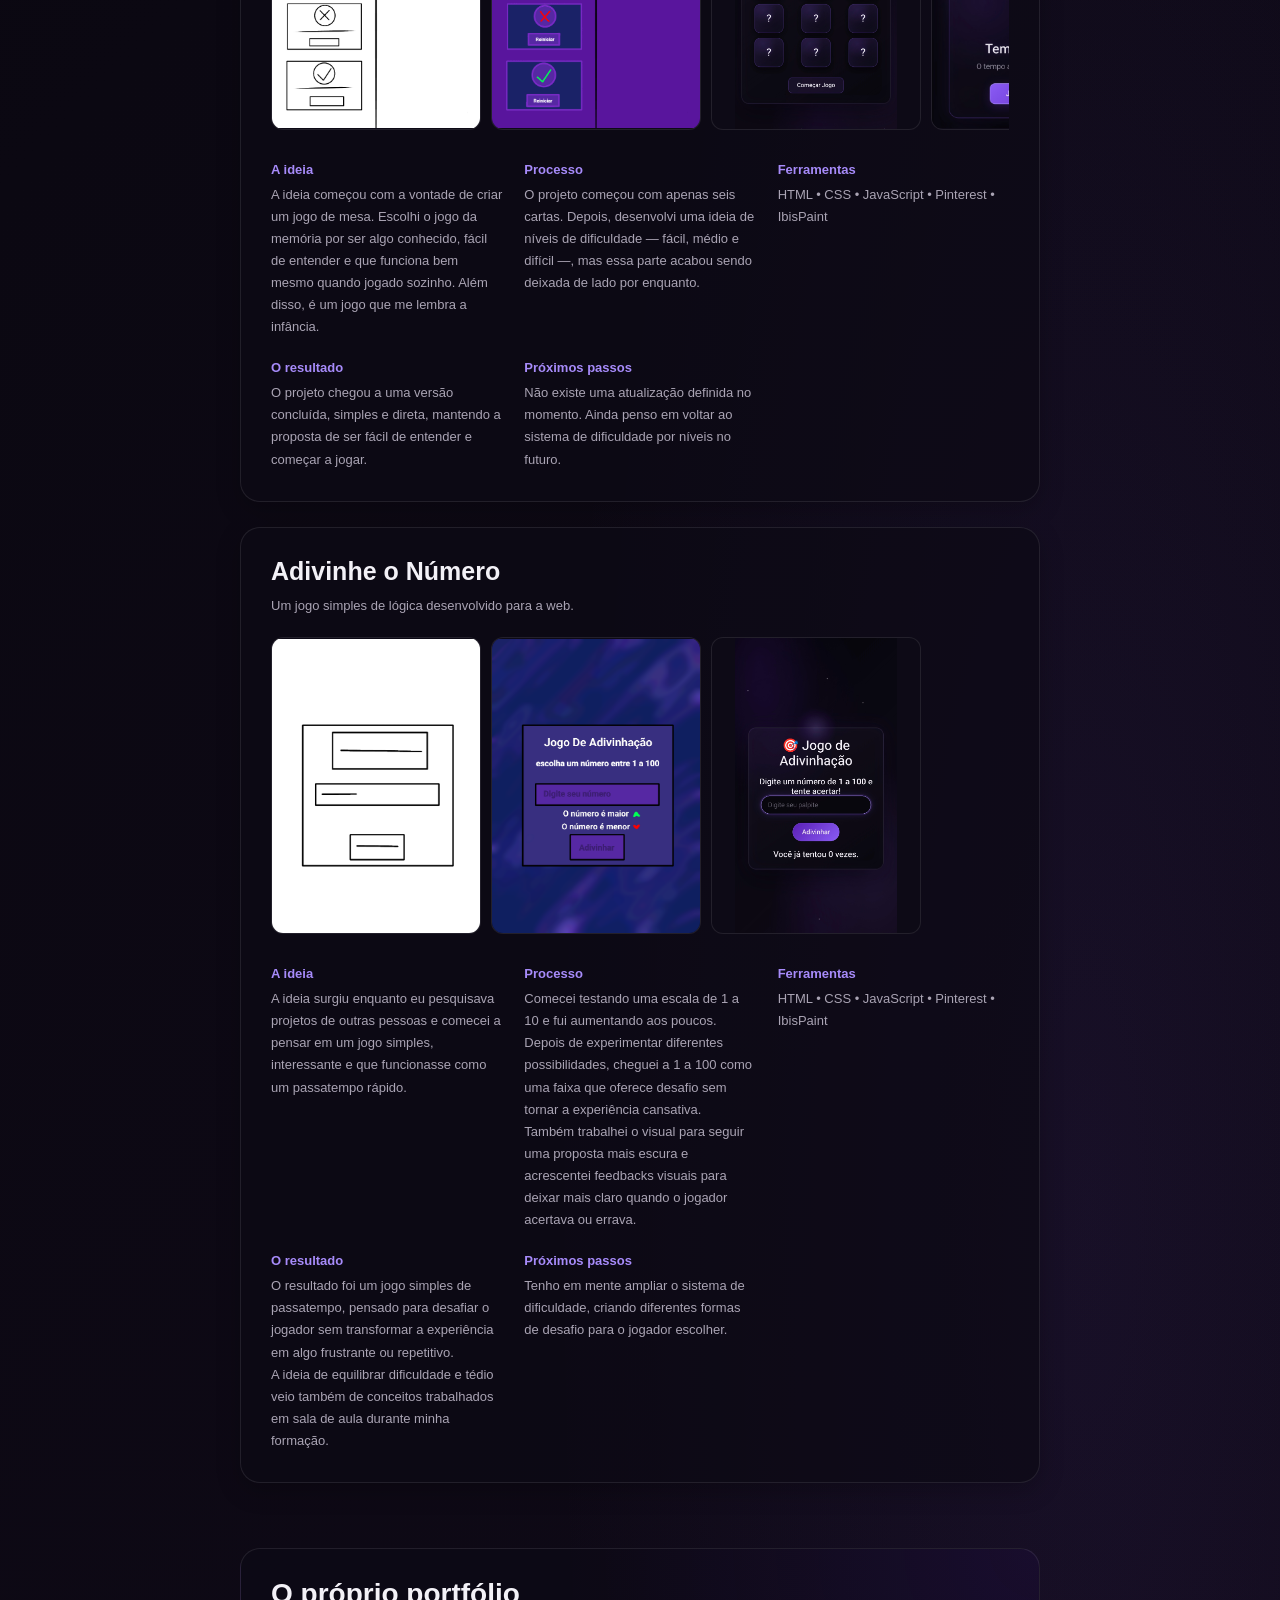
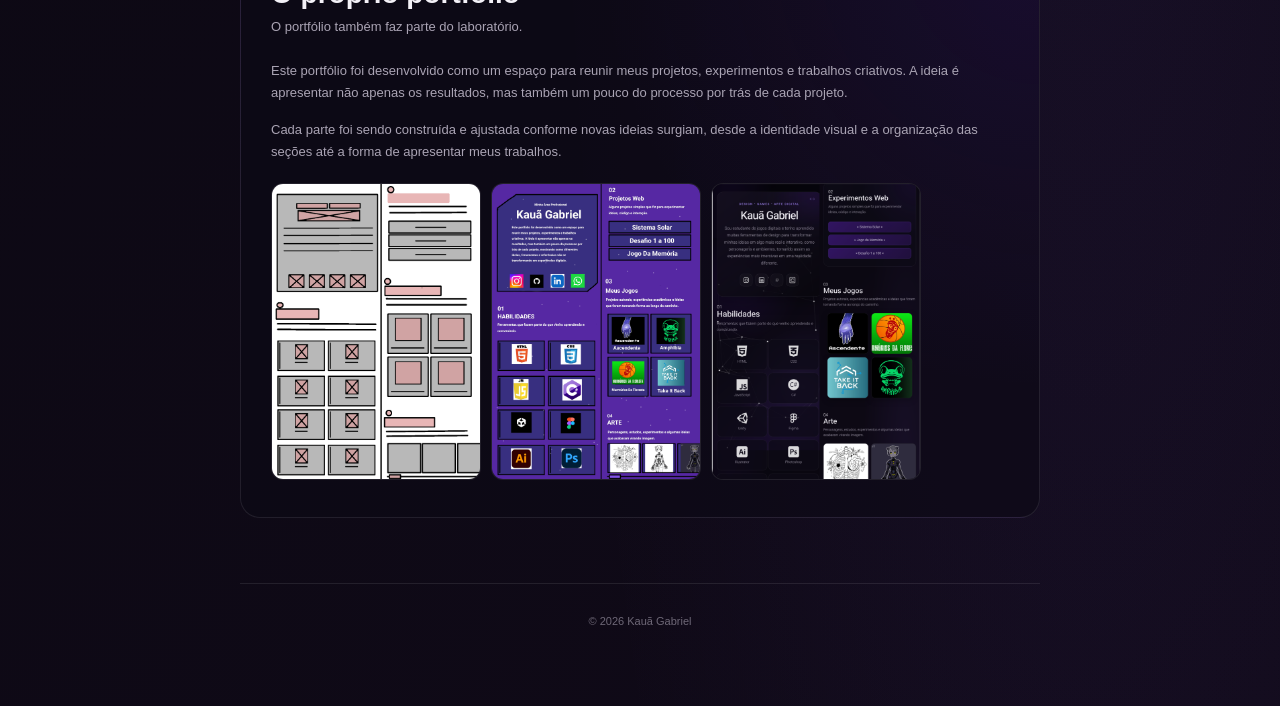
==== commit 32dbde9e: "Update labs.html" ====
--- a/Labs/labs.html
+++ b/Labs/labs.html
@@ -252,17 +252,18 @@
                             Próximos passos
                         </h4>
                         
-                        <p>
-                            Depois da primeira versão, a ideia pode crescer
-                            para algo além de apenas calcular o total.
-                            Uma possibilidade é guardar o histórico das
-                            compras e permitir comparar preços ao longo do tempo.
-                        </p>
-                        
-                        <p>
-                            Mais para frente, também penso em explorar preços
-                            de diferentes lojas e identificar promoções.
-                        </p>
+                        <<p>
+    Depois da primeira versão, a ideia pode crescer para algo além
+    de apenas calcular o total. Uma possibilidade é adicionar uma
+    carteira, permitindo informar quanto você tem disponível e
+    acompanhar quanto sobraria após a compra.
+</p>
+
+<p>
+    Mais para frente, também penso em guardar o histórico das compras,
+    comparar preços ao longo do tempo e explorar preços de diferentes
+    lojas e promoções.
+</p>
                         
                     </div>
                     
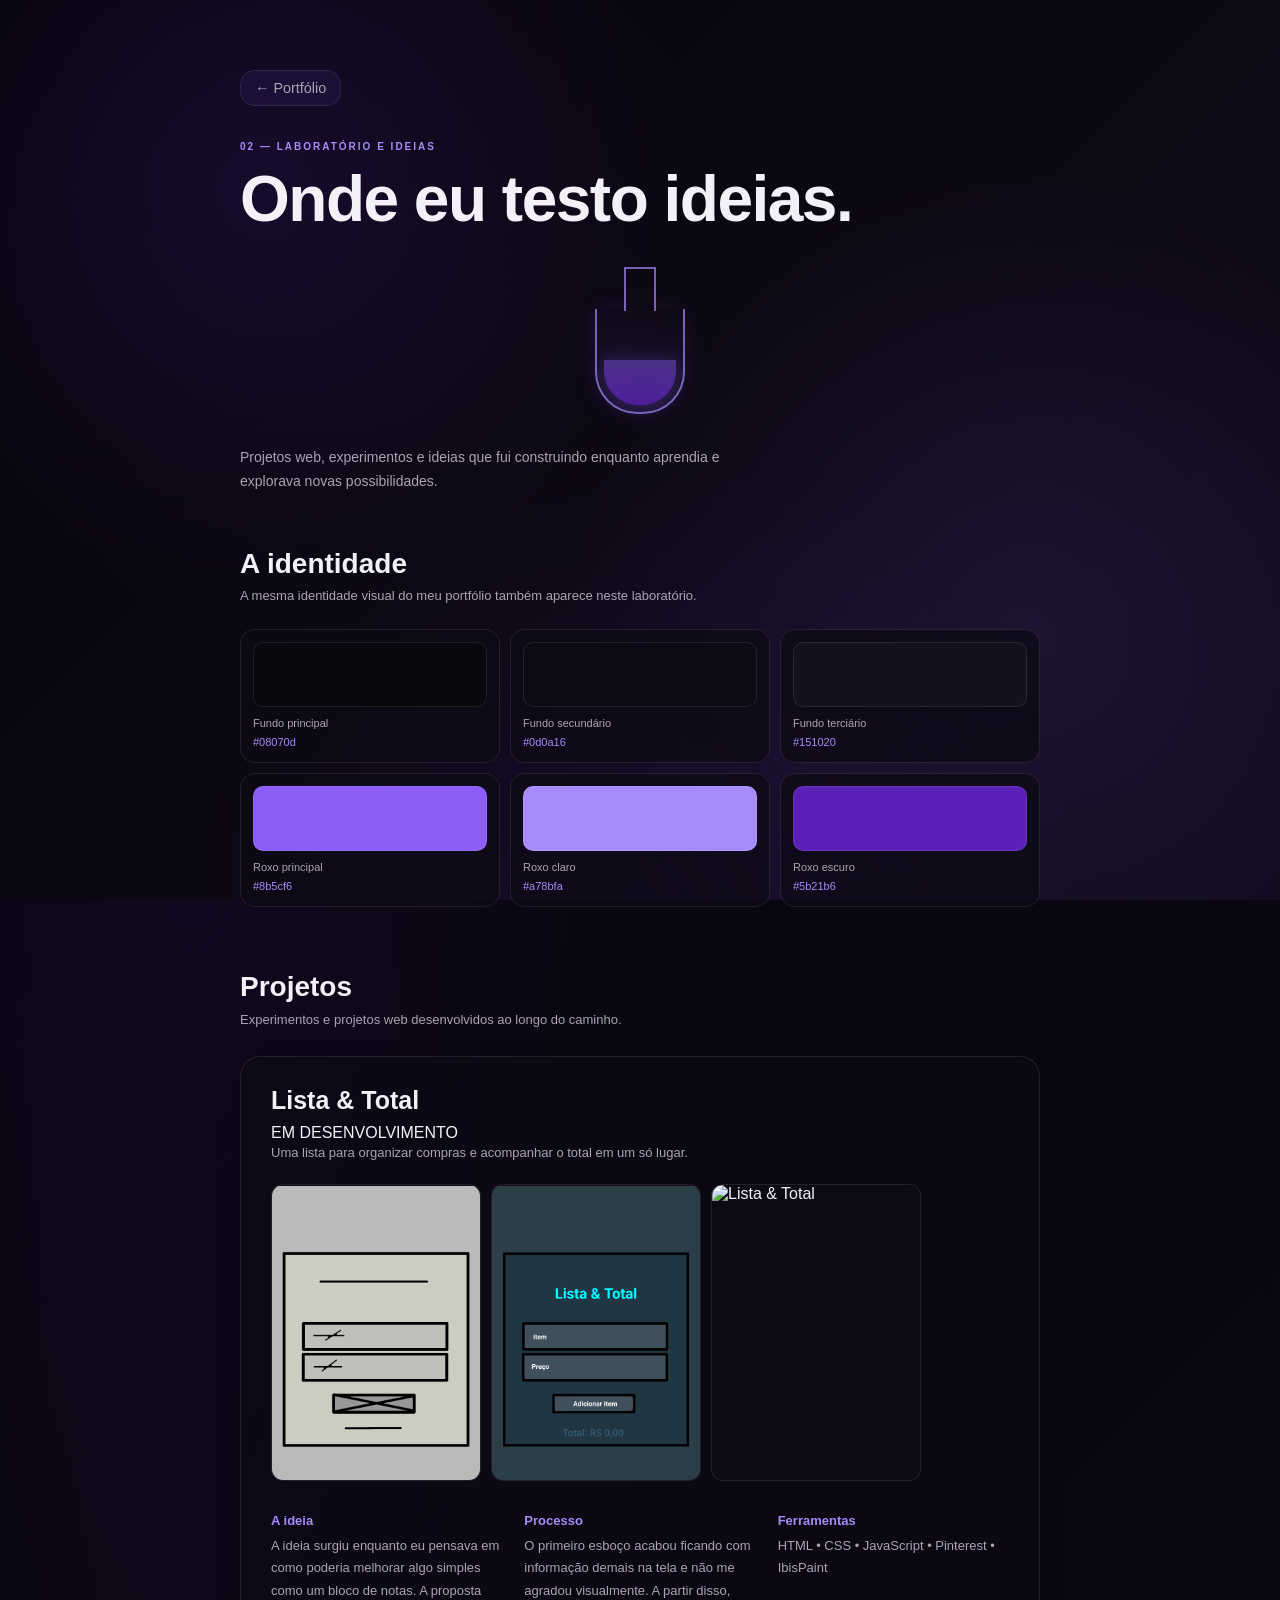
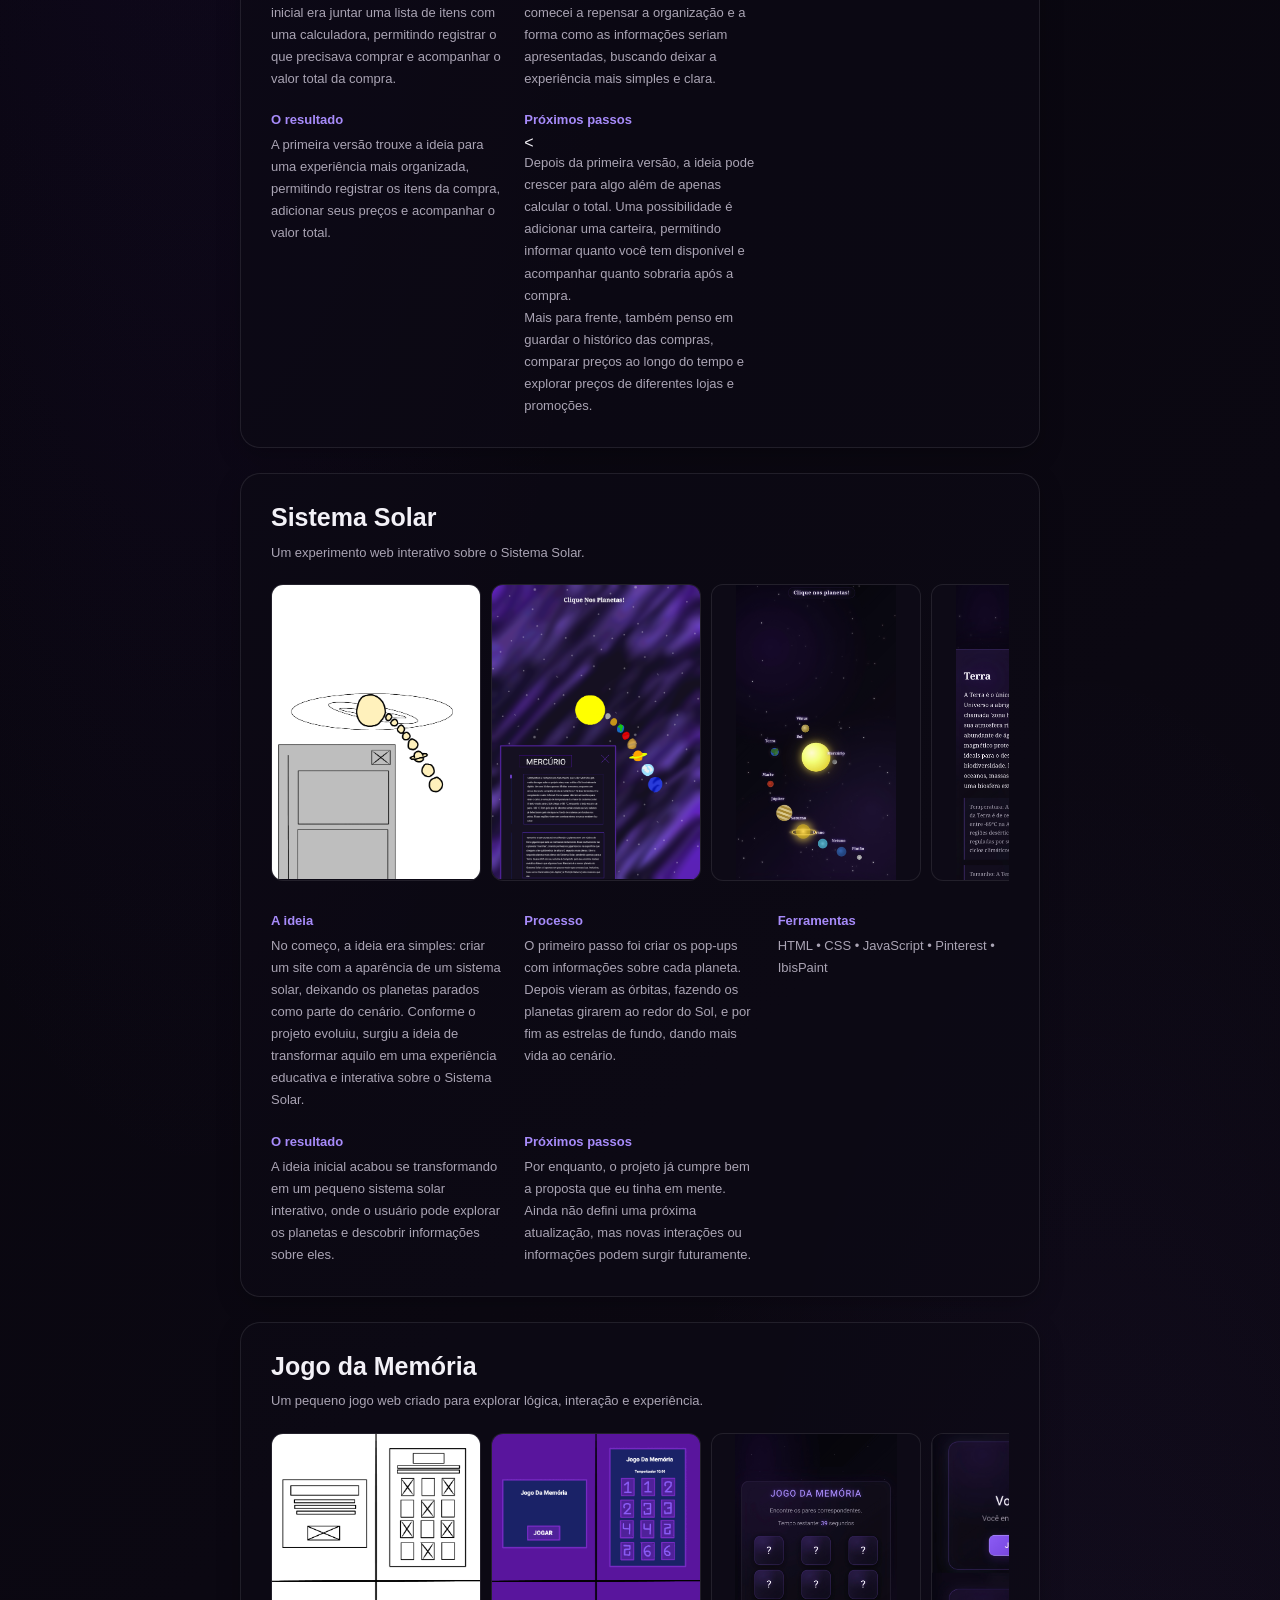
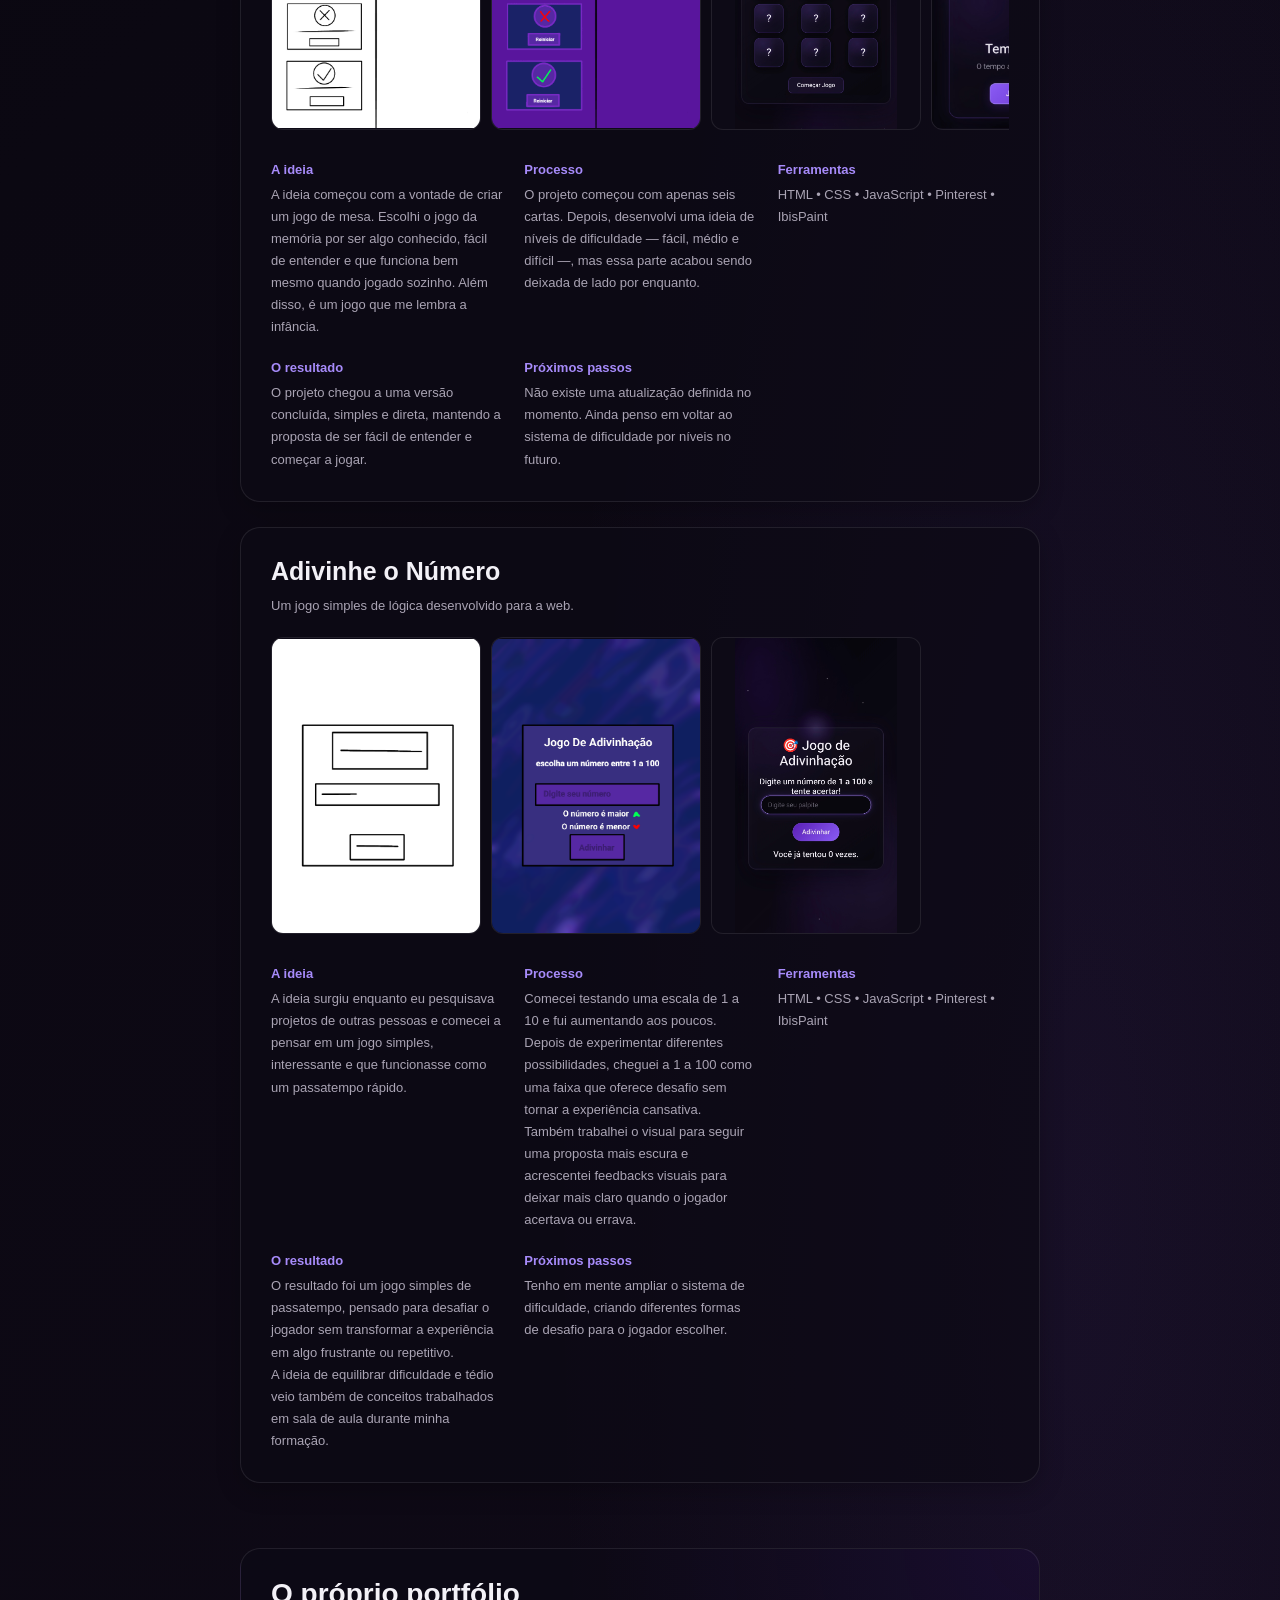
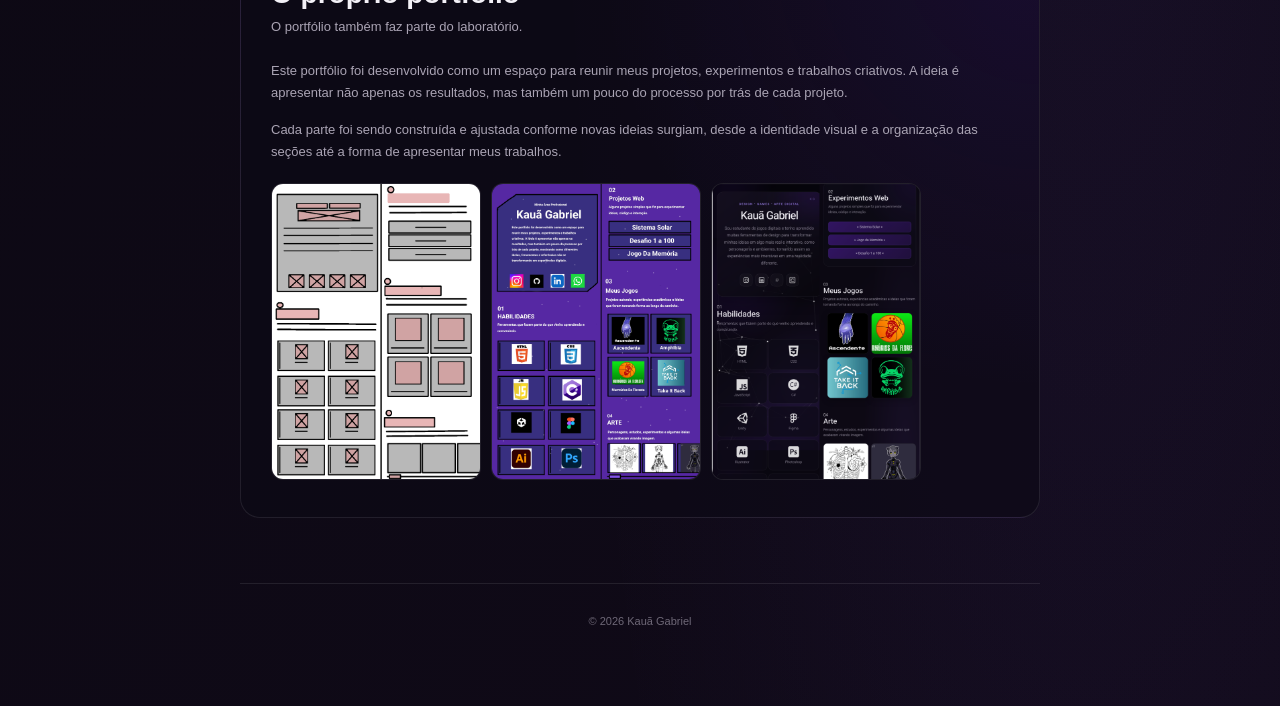
==== commit 730d1467: "Update labs.html" ====
--- a/Labs/labs.html
+++ b/Labs/labs.html
@@ -186,7 +186,8 @@
                     <img src="Imglabs/ListaTotal01.png" alt="Lista & Total">
                     
                     <img src="Imglabs/ListaTotal02.png" alt="Lista & Total">
-            
+
+                    <img src="Imglabs/ListaTotal03.png" alt="Lista & Total">
                 </div>
                 
                 
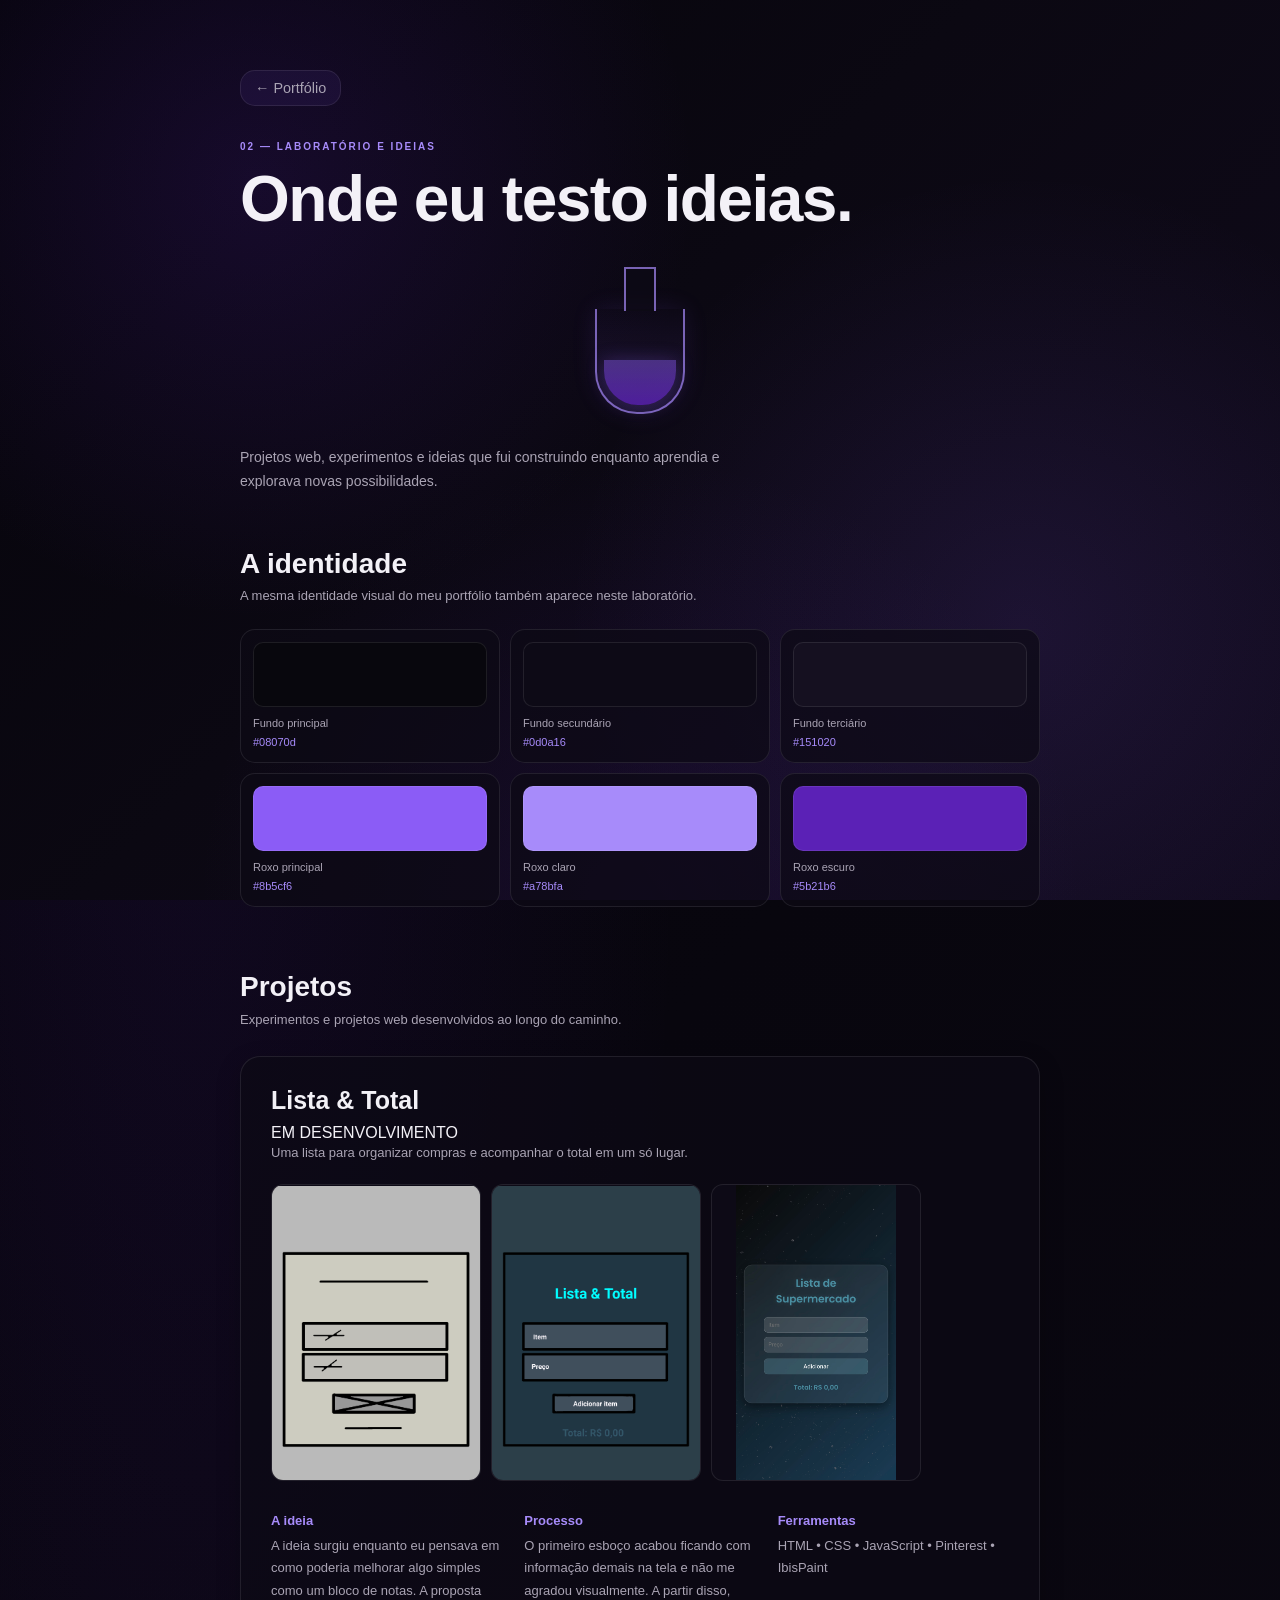
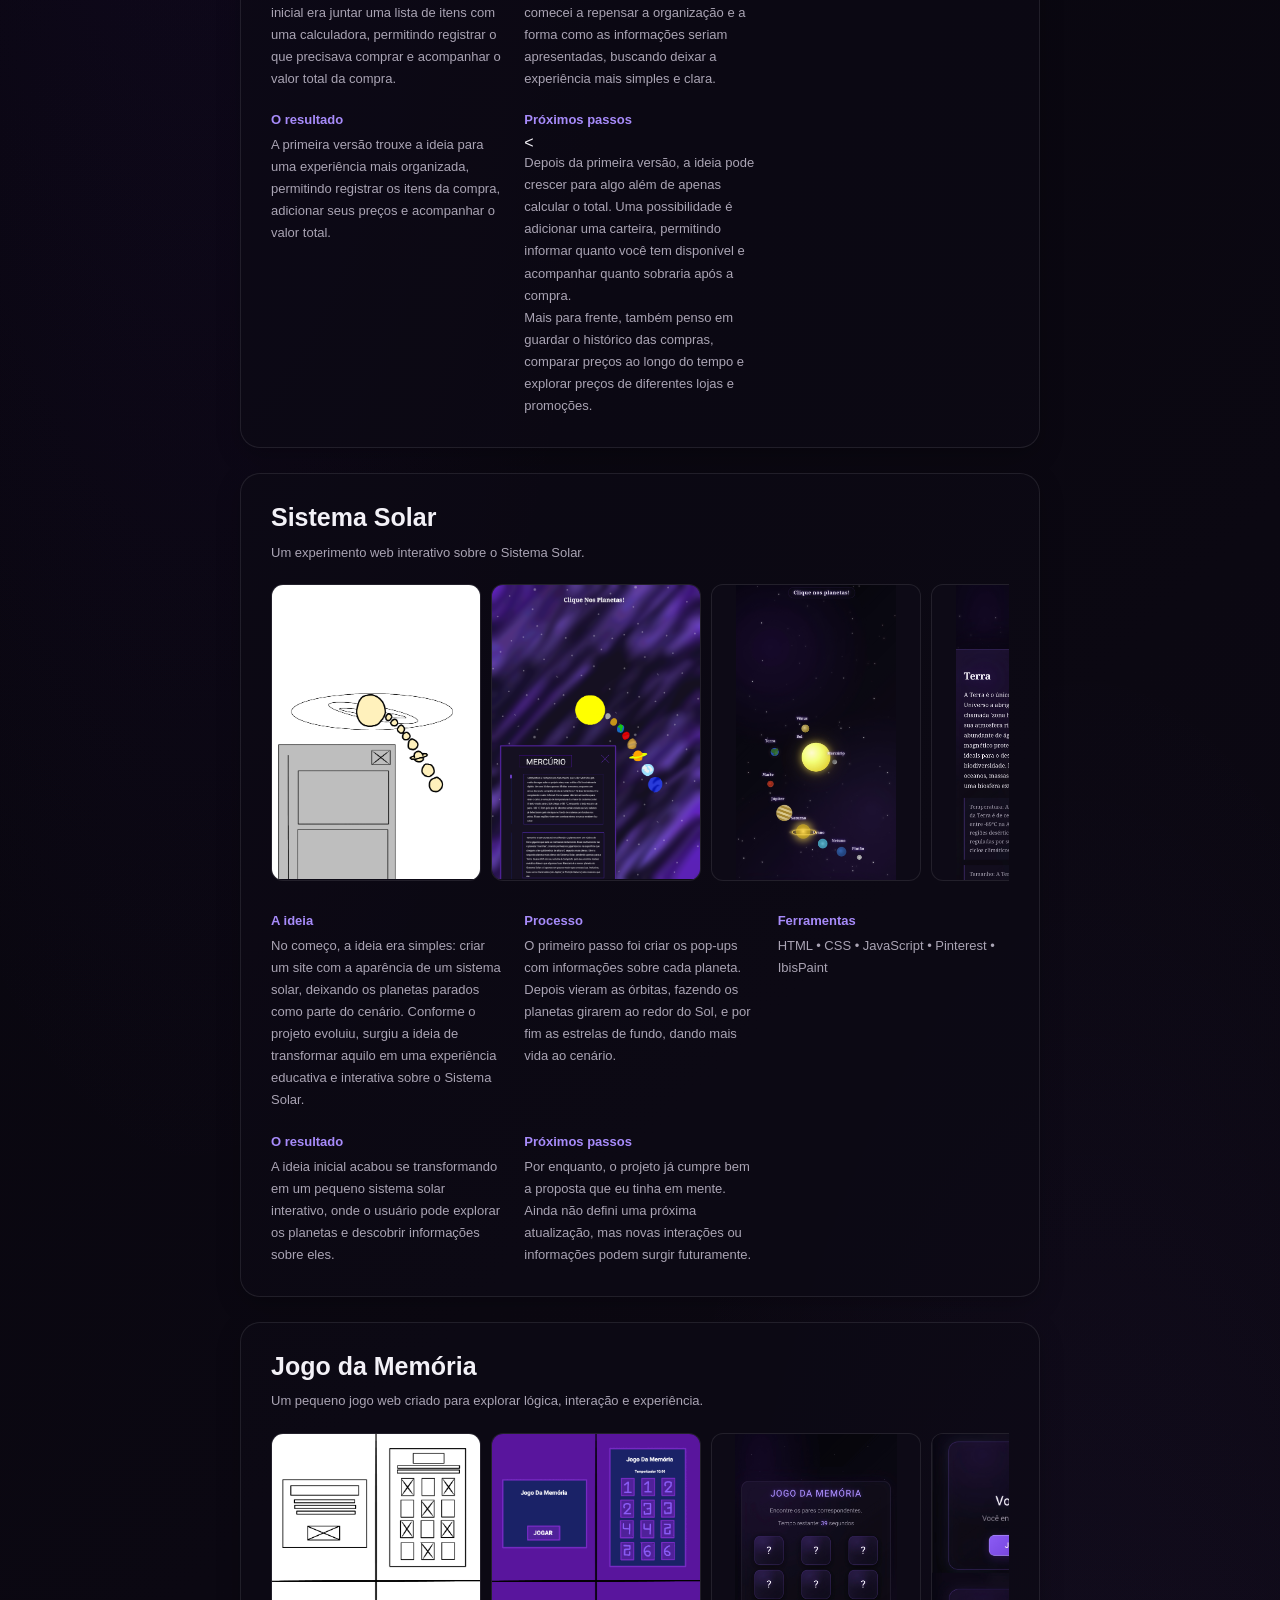
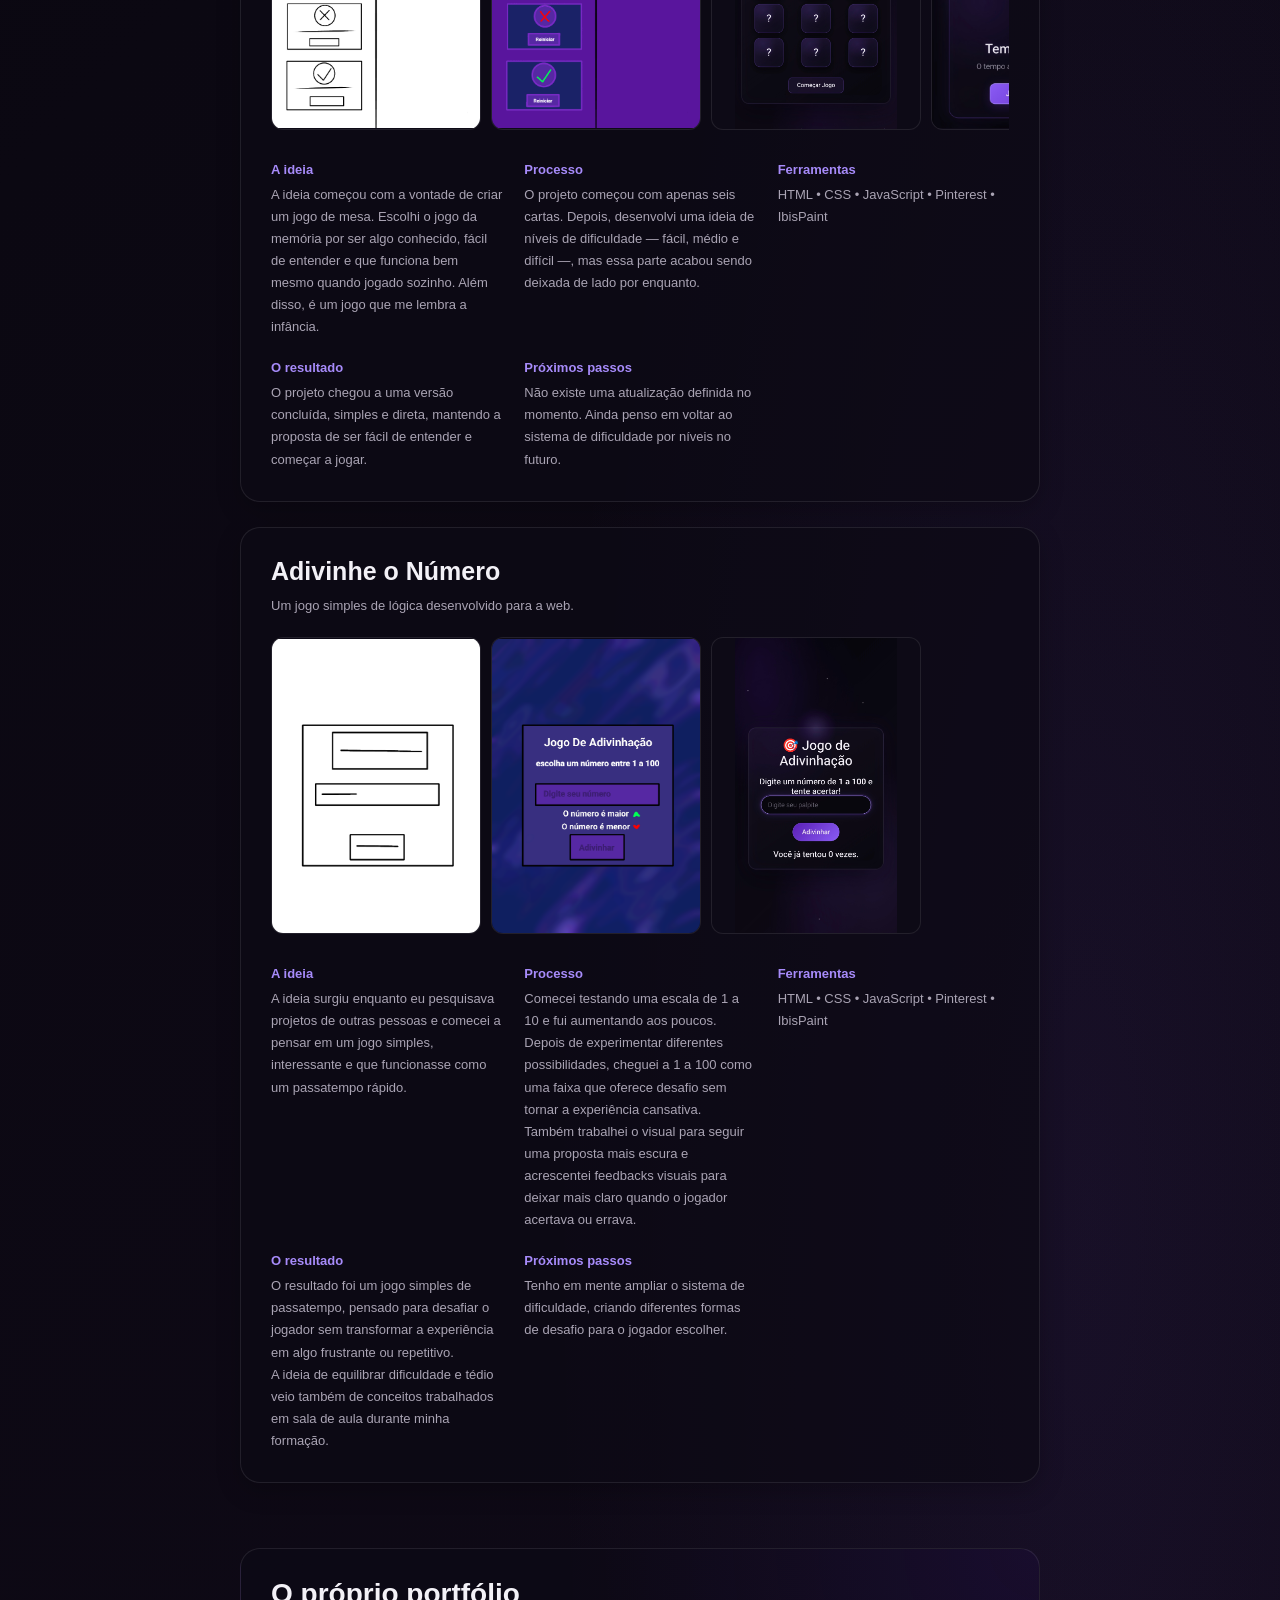
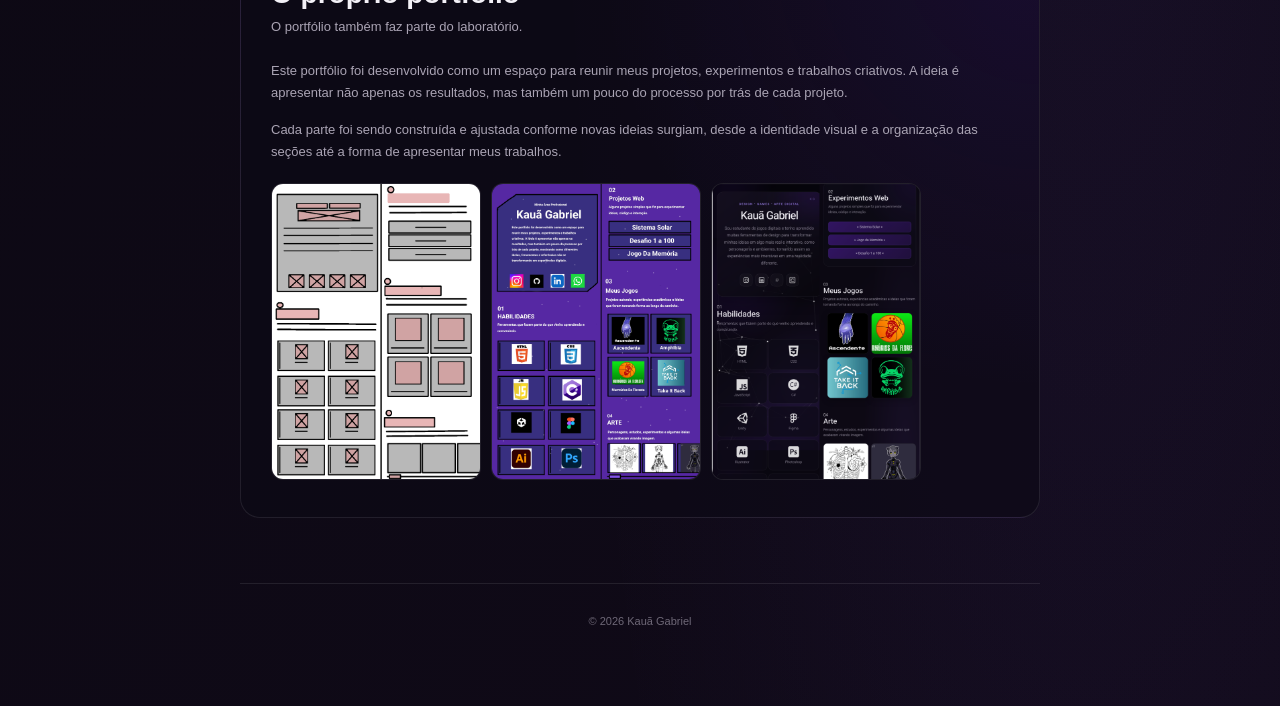
==== commit d0eab5be: "Update labs.html" ====
--- a/Labs/labs.html
+++ b/Labs/labs.html
@@ -187,7 +187,7 @@
                     
                     <img src="Imglabs/ListaTotal02.png" alt="Lista & Total">
 
-                    <img src="Imglabs/ListaTotal03.png" alt="Lista & Total">
+                    <img src="Imglabs/ListaTotal03.jpg" alt="Lista & Total">
                 </div>
                 
                 
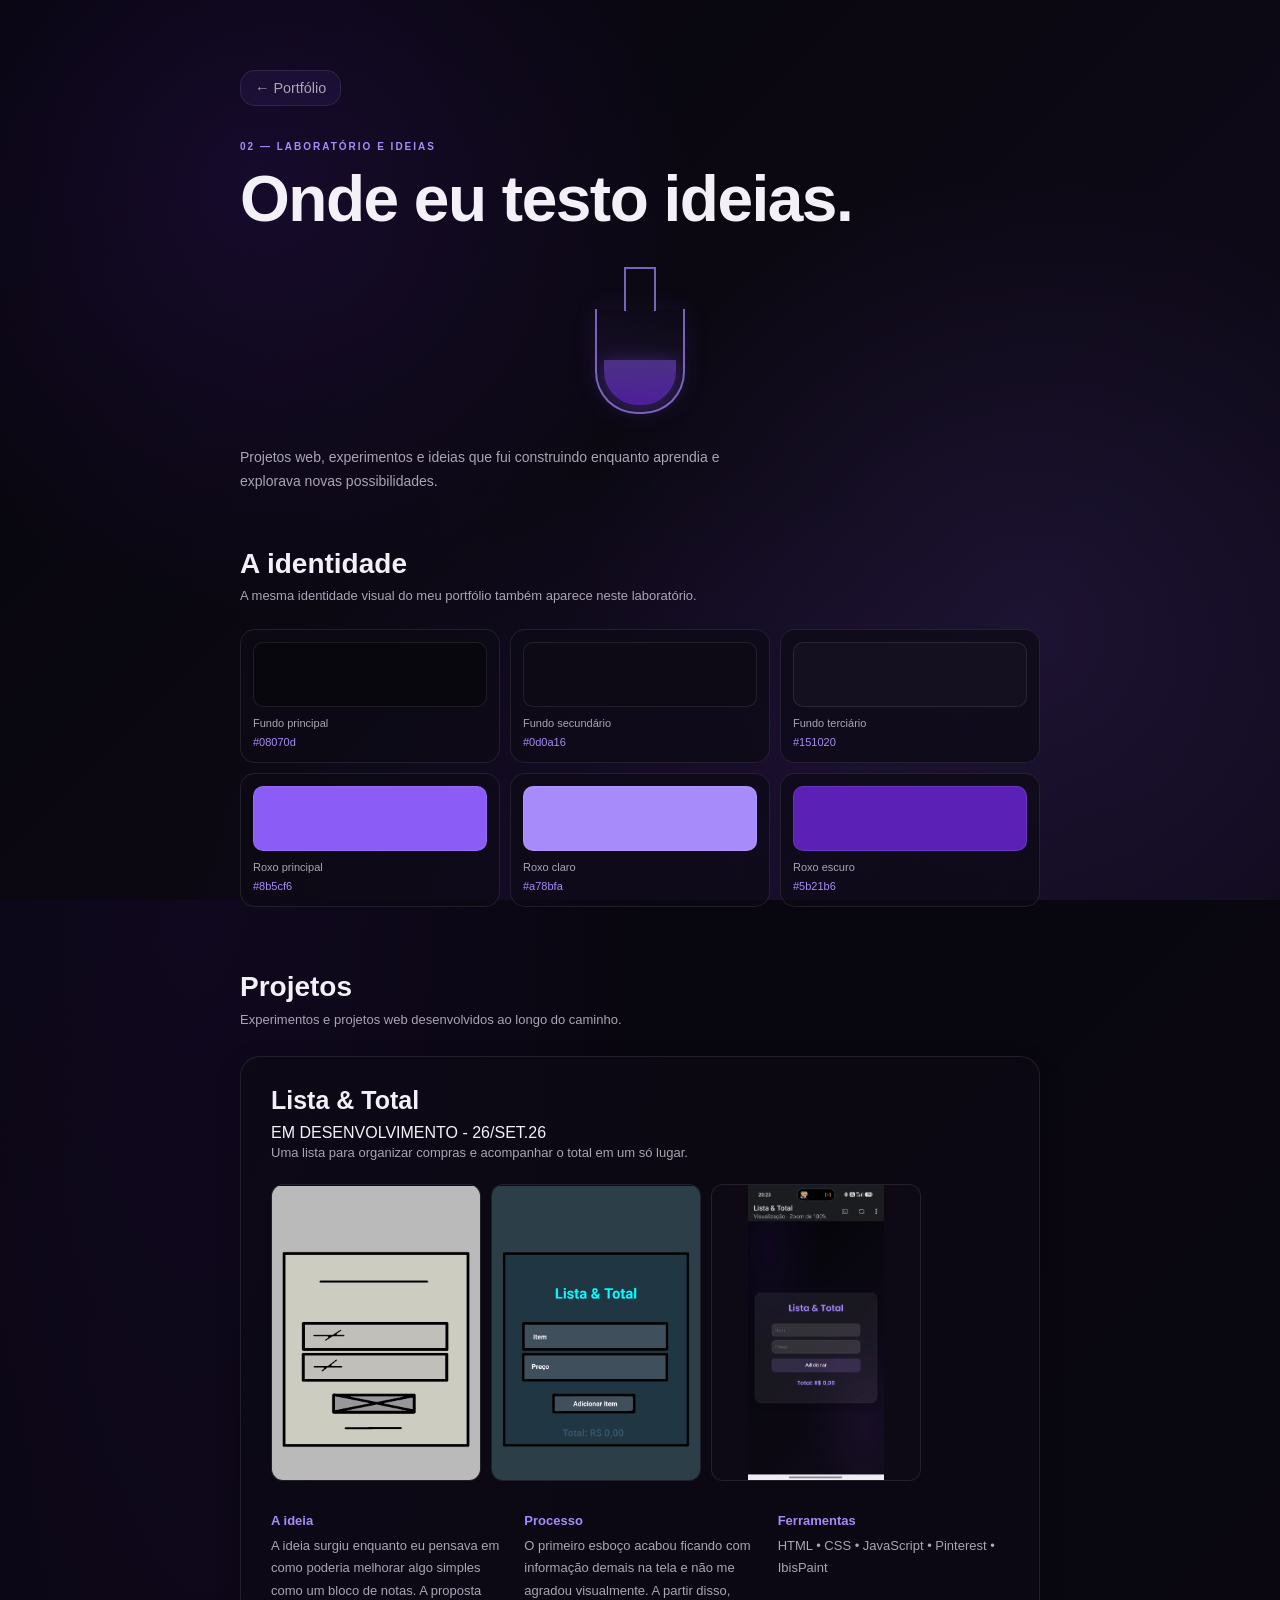
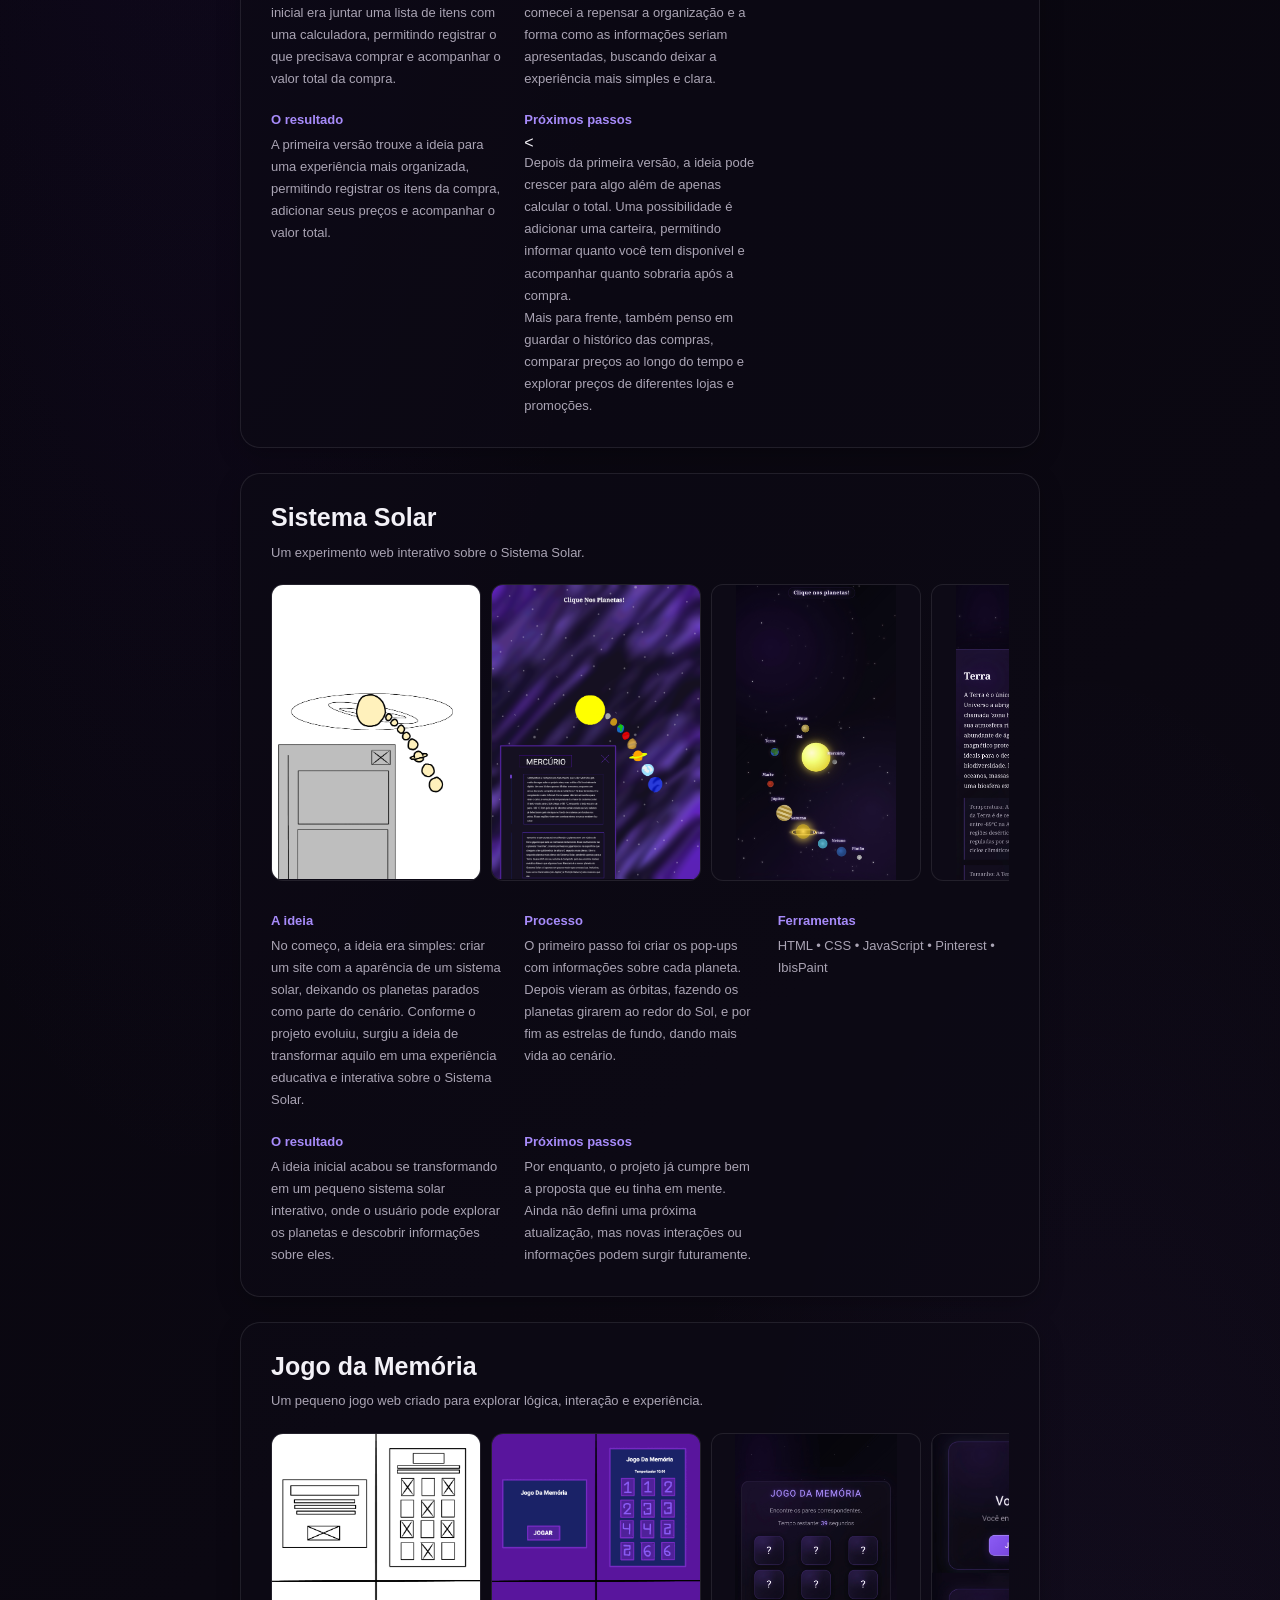
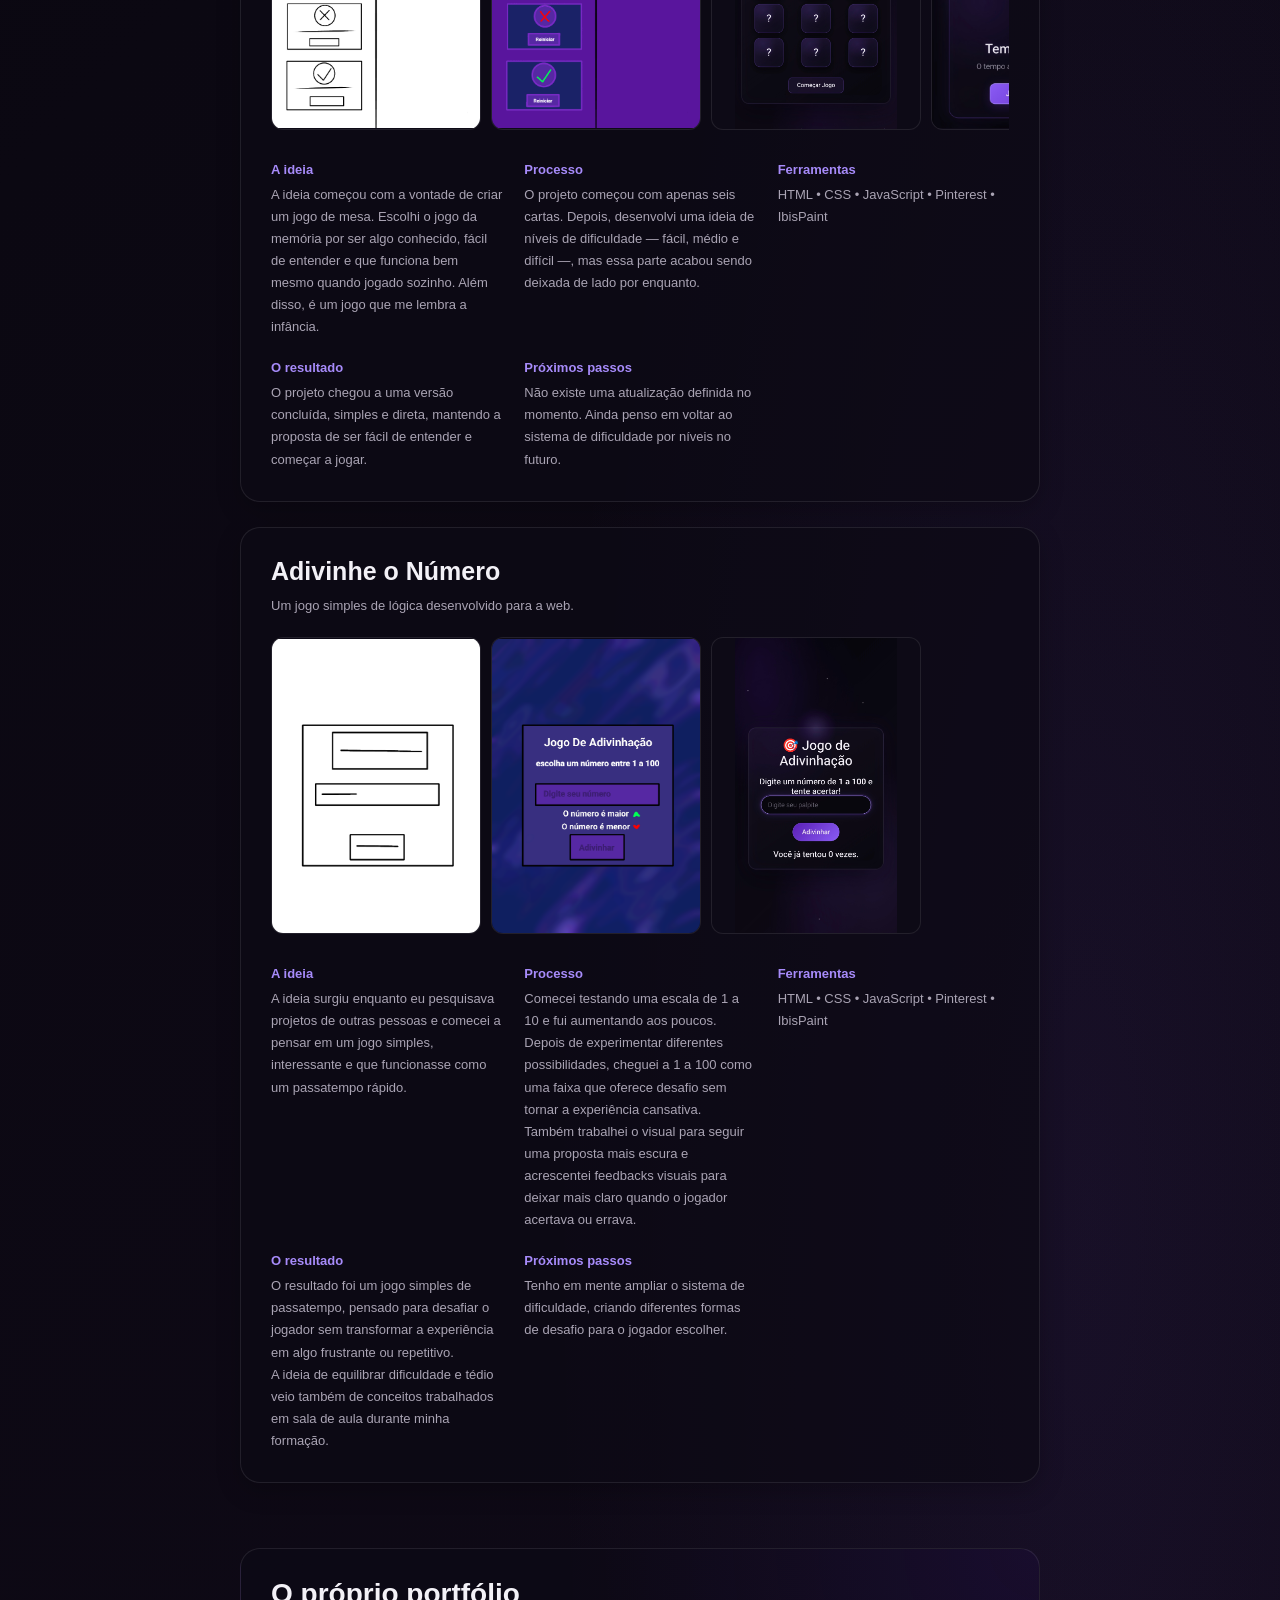
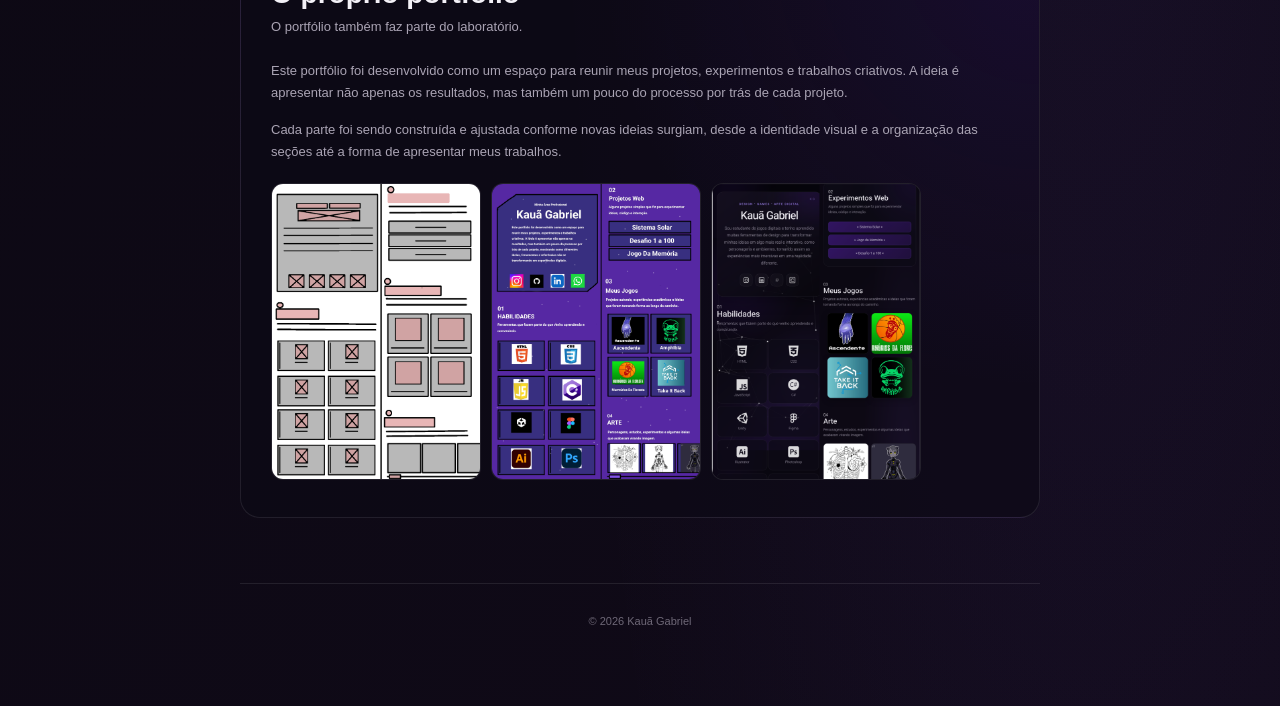
==== commit 056689f6: "Update labs.html" ====
--- a/Labs/labs.html
+++ b/Labs/labs.html
@@ -171,7 +171,7 @@
                 
                 
                 <span class="project-status">
-                    EM DESENVOLVIMENTO
+                    EM DESENVOLVIMENTO - 26/SET.26
                 </span>
                 
                 
